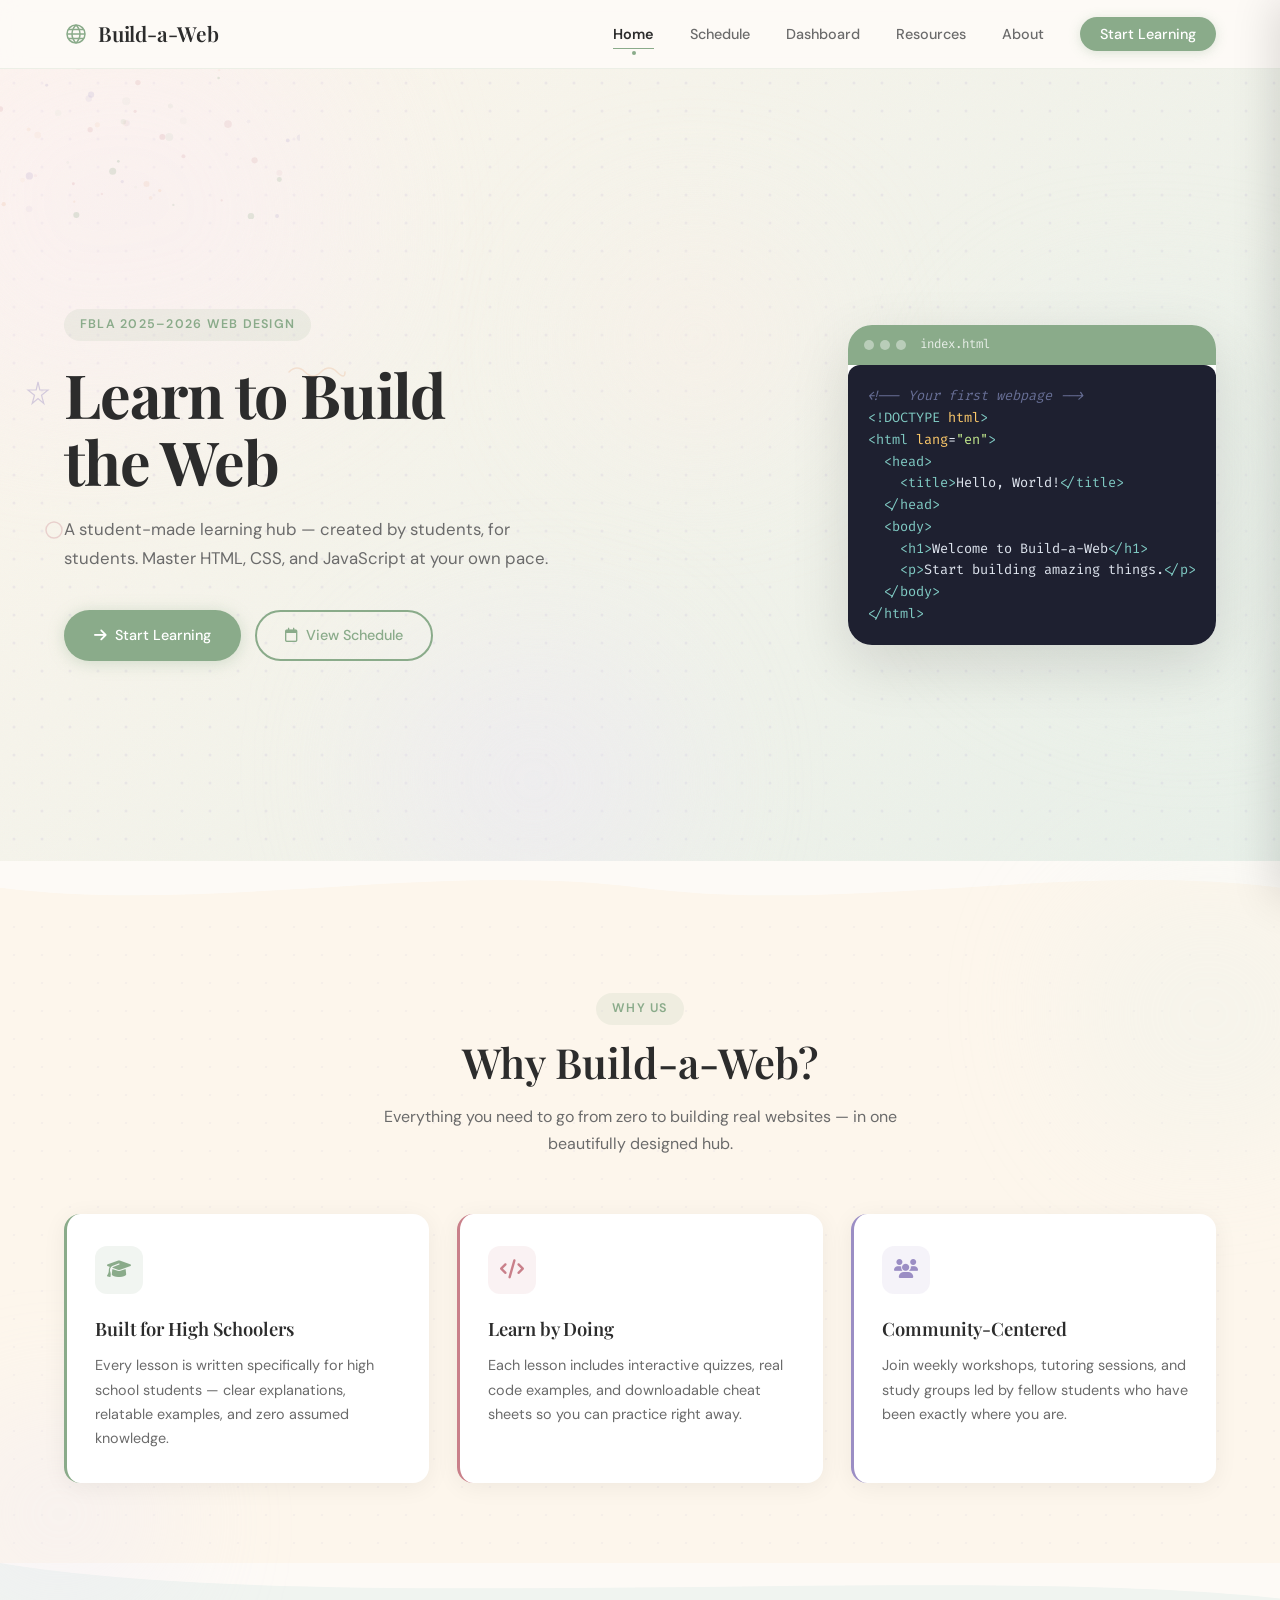
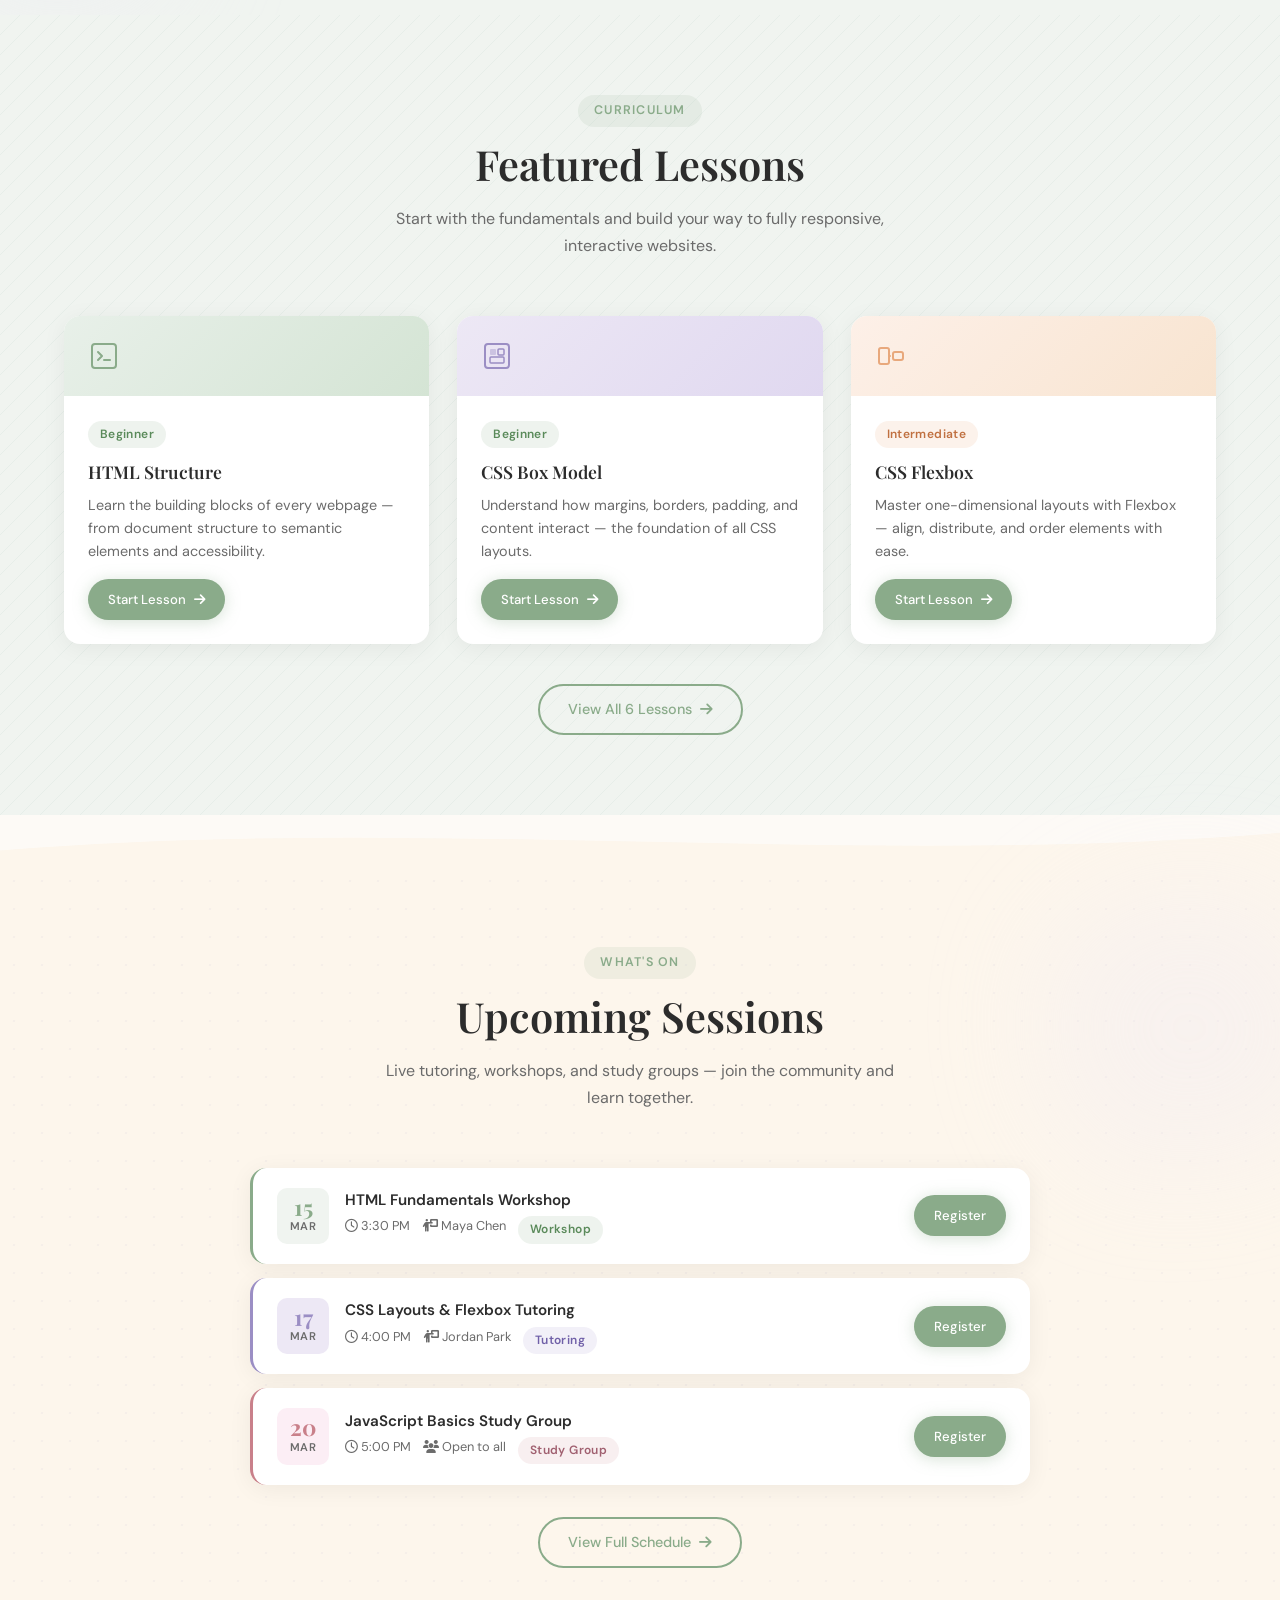
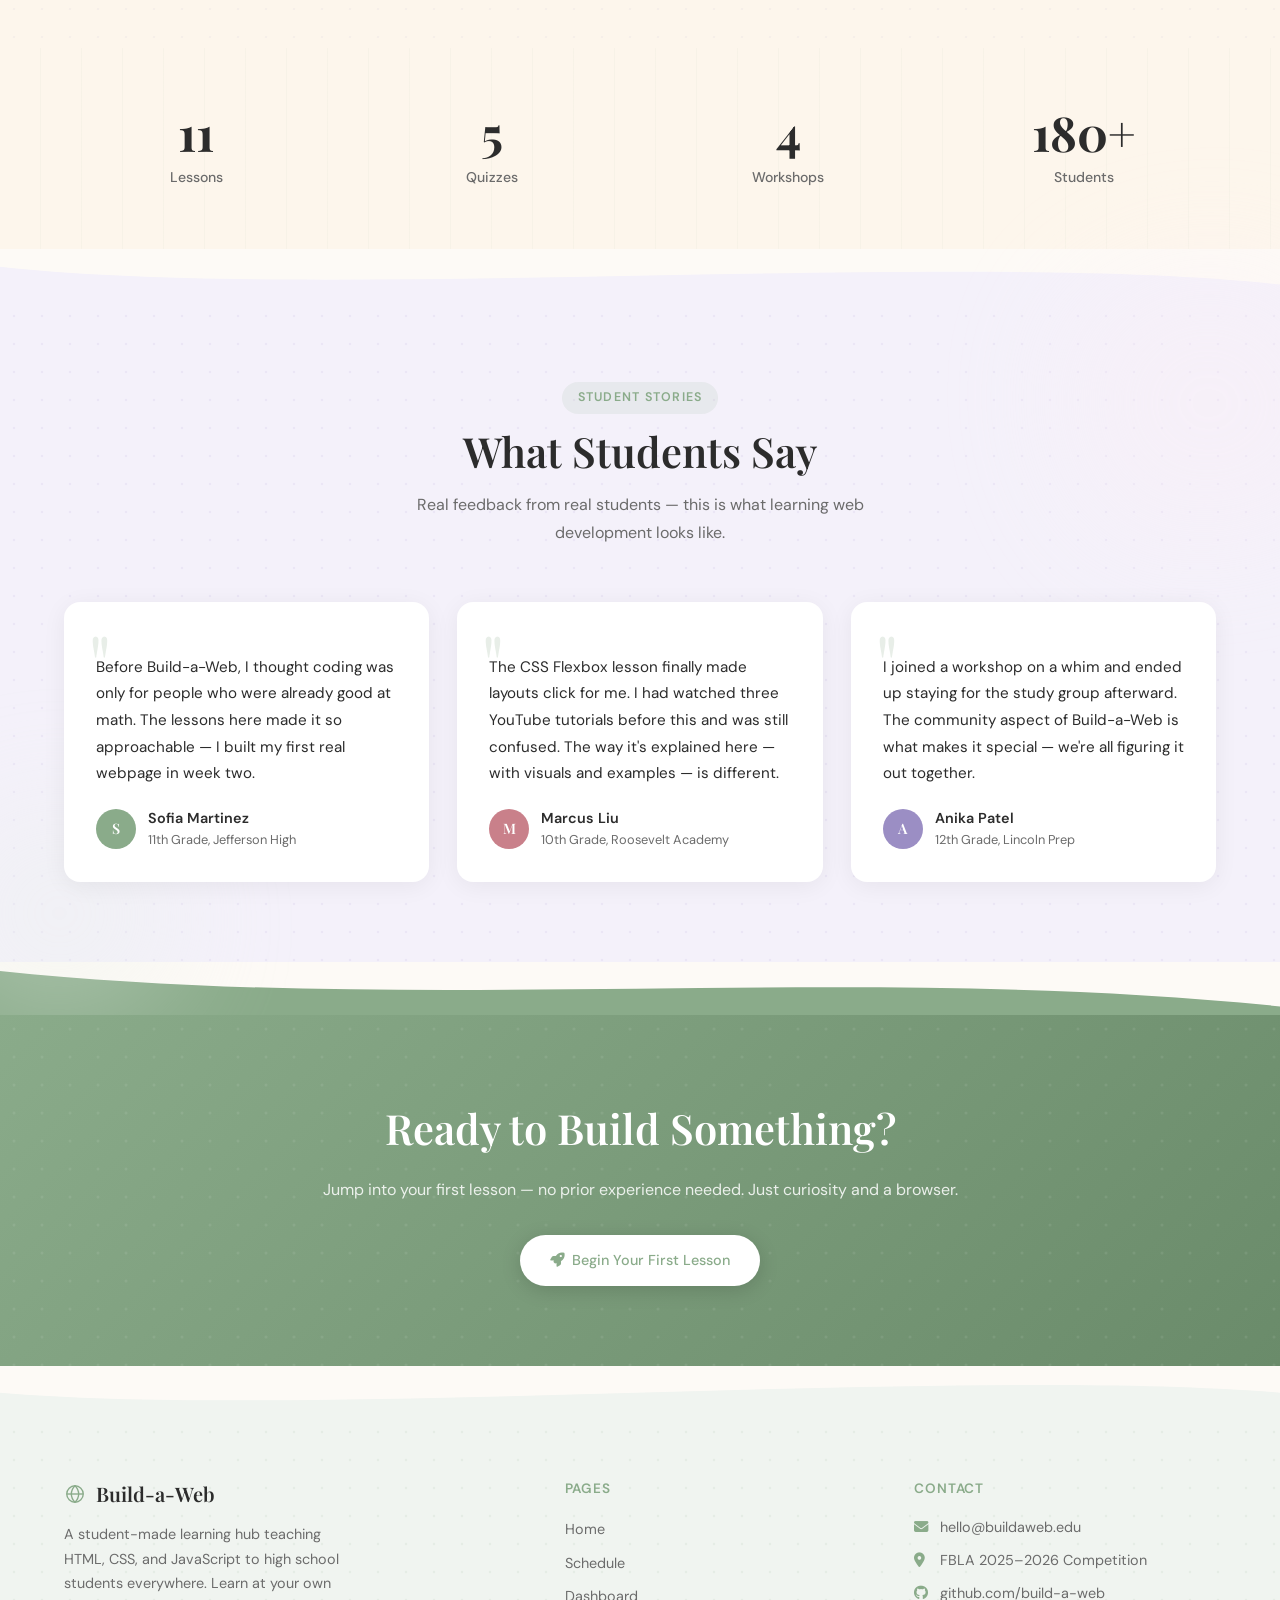
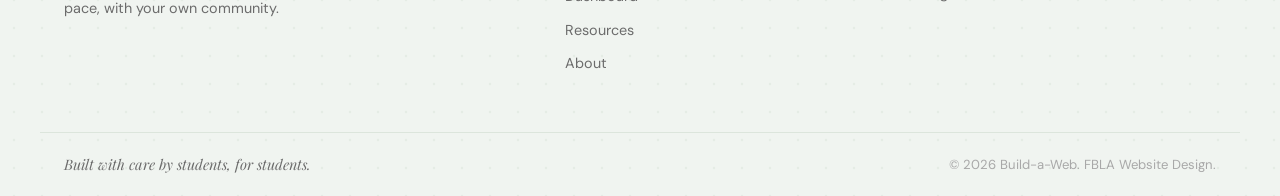
==== index.html @ b24b6e4e "Initial commit: Build-a-Web student learning hub Co-Authored-By: Claude Sonnet 4.6 <noreply@anthropi" ====
<!DOCTYPE html>
<html lang="en">
<head>
  <meta charset="UTF-8" />
  <meta name="viewport" content="width=device-width, initial-scale=1.0" />
  <meta name="description" content="Build-a-Web — A student-made learning hub teaching HTML, CSS, and JavaScript to high school students." />
  <title>Build-a-Web | Learn to Build the Web</title>
  <link rel="stylesheet" href="styles.css" />
  <link rel="stylesheet" href="https://cdnjs.cloudflare.com/ajax/libs/font-awesome/6.5.0/css/all.min.css" />
  <style>
    /* ---- Page-specific overrides ---- */
    .upcoming-section { position: relative; }
    .session-mini-card {
      background: var(--white);
      border-radius: var(--radius-card);
      box-shadow: var(--card-shadow);
      padding: 20px 24px;
      display: flex;
      align-items: center;
      gap: 16px;
      border-left: 3px solid var(--sage);
      transition: all var(--transition);
    }
    .session-mini-card:hover { transform: translateY(-3px); box-shadow: var(--card-shadow-hover); }
    .session-mini-date {
      min-width: 52px;
      text-align: center;
      padding: 8px 12px;
      background: var(--sage-light);
      border-radius: 10px;
    }
    .session-mini-date .day { font-family: var(--font-serif); font-size: 1.4rem; font-weight: 700; color: var(--sage); line-height: 1; }
    .session-mini-date .mon { font-size: 0.7rem; font-weight: 600; text-transform: uppercase; color: var(--gray-mid); letter-spacing: 0.05em; }
    .session-mini-info h4 { font-weight: 600; font-size: 0.95rem; color: var(--charcoal); margin-bottom: 4px; }
    .session-mini-info .meta { font-size: 0.8rem; color: var(--gray-mid); display: flex; gap: 12px; }
    .cta-section {
      background: linear-gradient(135deg, var(--sage) 0%, #7a9b7a 50%, #6a8b6a 100%);
      padding: 80px 0;
      text-align: center;
      position: relative;
      overflow: hidden;
    }
    .cta-section::before {
      content: '';
      position: absolute;
      inset: 0;
      background-image: url("data:image/svg+xml,%3Csvg width='28' height='28' viewBox='0 0 28 28' xmlns='http://www.w3.org/2000/svg'%3E%3Ccircle cx='14' cy='14' r='1.5' fill='rgba(255,255,255,0.08)'/%3E%3C/svg%3E");
      background-size: 28px 28px;
    }
    .cta-section h2 { font-family: var(--font-serif); font-size: clamp(1.8rem,3.5vw,2.6rem); font-weight: 600; color: white; margin-bottom: 16px; position: relative; }
    .cta-section p { color: rgba(255,255,255,0.85); font-size: 1rem; margin-bottom: 32px; position: relative; }
    .cta-section .btn-white { background: white; color: var(--sage); box-shadow: 0 4px 20px rgba(0,0,0,0.15); position: relative; }
    .cta-section .btn-white:hover { transform: translateY(-2px); box-shadow: 0 8px 30px rgba(0,0,0,0.2); }
  </style>
</head>
<body>

<!-- ============================================================
     NAVIGATION
     ============================================================ -->
<nav class="nav" role="navigation" aria-label="Main navigation">
  <div class="nav-inner">
    <a href="index.html" class="nav-logo" aria-label="Build-a-Web Home">
      <svg width="24" height="24" viewBox="0 0 24 24" fill="none" aria-hidden="true">
        <circle cx="12" cy="12" r="9" stroke="currentColor" stroke-width="1.5"/>
        <path d="M12 3C12 3 8 7 8 12C8 17 12 21 12 21" stroke="currentColor" stroke-width="1.5"/>
        <path d="M12 3C12 3 16 7 16 12C16 17 12 21 12 21" stroke="currentColor" stroke-width="1.5"/>
        <line x1="3" y1="12" x2="21" y2="12" stroke="currentColor" stroke-width="1.5"/>
        <line x1="4.5" y1="7.5" x2="19.5" y2="7.5" stroke="currentColor" stroke-width="1.5"/>
        <line x1="4.5" y1="16.5" x2="19.5" y2="16.5" stroke="currentColor" stroke-width="1.5"/>
      </svg>
      Build-a-Web
    </a>
    <ul class="nav-links" role="list">
      <li><a href="index.html" class="nav-link">Home</a></li>
      <li><a href="schedule.html" class="nav-link">Schedule</a></li>
      <li><a href="dashboard.html" class="nav-link">Dashboard</a></li>
      <li><a href="resources.html" class="nav-link">Resources</a></li>
      <li><a href="about.html" class="nav-link">About</a></li>
      <li><a href="resources.html" class="nav-link nav-cta">Start Learning</a></li>
    </ul>
    <button class="nav-hamburger" aria-label="Open menu" aria-expanded="false">
      <span></span><span></span><span></span>
    </button>
  </div>
</nav>

<!-- Mobile Drawer -->
<div class="nav-overlay" aria-hidden="true"></div>
<nav class="nav-drawer" aria-label="Mobile navigation">
  <a href="index.html" class="drawer-link">Home</a>
  <a href="schedule.html" class="drawer-link">Schedule</a>
  <a href="dashboard.html" class="drawer-link">Dashboard</a>
  <a href="resources.html" class="drawer-link">Resources</a>
  <a href="about.html" class="drawer-link">About</a>
</nav>


<!-- ============================================================
     HERO SECTION
     ============================================================ -->
<section class="hero hero-pattern-dots" aria-label="Hero">
  <div class="hero-bg">
    <div class="hero-bg-pattern"></div>
    <div class="blob blob-1"></div>
    <div class="blob blob-2"></div>
    <div class="blob blob-3"></div>
    <div class="blob blob-4"></div>
  </div>
  <canvas class="particle-canvas" id="hero-particles" aria-hidden="true"></canvas>

  <div class="container hero-content" style="width:100%">
    <div class="hero-grid">

      <!-- Left: Text -->
      <div class="hero-text" style="position:relative">
        <!-- Decorative SVG elements -->
        <svg class="hero-decoration hero-deco-star" width="28" height="28" viewBox="0 0 28 28" aria-hidden="true">
          <path d="M14 2 L15.8 10 L24 10 L17.5 15.2 L19.8 23.5 L14 18.5 L8.2 23.5 L10.5 15.2 L4 10 L12.2 10 Z"
                fill="none" stroke="var(--lavender)" stroke-width="1.2"/>
        </svg>
        <svg class="hero-decoration hero-deco-squiggle" width="60" height="20" viewBox="0 0 60 20" aria-hidden="true">
          <path d="M2 10 Q10 2 18 10 Q26 18 34 10 Q42 2 50 10 Q58 18 58 10"
                fill="none" stroke="var(--peach)" stroke-width="1.5" stroke-linecap="round"/>
        </svg>
        <svg class="hero-decoration hero-deco-circle" width="20" height="20" viewBox="0 0 20 20" aria-hidden="true">
          <circle cx="10" cy="10" r="8" fill="none" stroke="var(--dusty-rose)" stroke-width="1.5"/>
        </svg>

        <span class="hero-label">FBLA 2025–2026 Web Design</span>
        <h1 class="hero-title">Learn to Build<br>the Web</h1>
        <p class="hero-subtitle">
          A student-made learning hub — created by students, for students.
          Master HTML, CSS, and JavaScript at your own pace.
        </p>
        <div class="hero-actions">
          <a href="resources.html" class="btn btn-primary">
            <i class="fa-solid fa-arrow-right" aria-hidden="true"></i>
            Start Learning
          </a>
          <a href="schedule.html" class="btn btn-secondary">
            <i class="fa-regular fa-calendar" aria-hidden="true"></i>
            View Schedule
          </a>
        </div>
      </div>

      <!-- Right: Floating Code Card -->
      <div style="display:flex; align-items:center; justify-content:center;">
        <div class="hero-code-card" role="img" aria-label="HTML code snippet example">
          <div class="code-block-header">
            <div class="code-dot"></div>
            <div class="code-dot"></div>
            <div class="code-dot"></div>
            <span style="margin-left:8px; font-size:0.78rem; color:rgba(255,255,255,0.8); font-family:var(--font-mono)">index.html</span>
          </div>
          <div class="code-block">
            <pre><span class="cm">&lt;!-- Your first webpage --&gt;</span>
<span class="tag">&lt;!DOCTYPE</span> <span class="attr">html</span><span class="tag">&gt;</span>
<span class="tag">&lt;html</span> <span class="attr">lang</span>=<span class="str">"en"</span><span class="tag">&gt;</span>
  <span class="tag">&lt;head&gt;</span>
    <span class="tag">&lt;title&gt;</span>Hello, World!<span class="tag">&lt;/title&gt;</span>
  <span class="tag">&lt;/head&gt;</span>
  <span class="tag">&lt;body&gt;</span>
    <span class="tag">&lt;h1&gt;</span>Welcome to Build-a-Web<span class="tag">&lt;/h1&gt;</span>
    <span class="tag">&lt;p&gt;</span>Start building amazing things.<span class="tag">&lt;/p&gt;</span>
  <span class="tag">&lt;/body&gt;</span>
<span class="tag">&lt;/html&gt;</span></pre>
          </div>
        </div>
      </div>

    </div>
  </div>
</section>


<!-- Wavy Divider -->
<svg class="wave-divider" viewBox="0 0 1440 60" preserveAspectRatio="none" aria-hidden="true">
  <path d="M0,30 C240,60 480,0 720,30 C960,60 1200,0 1440,30 L1440,60 L0,60 Z" fill="#fdf6ec"/>
</svg>


<!-- ============================================================
     WHY BUILD-A-WEB
     ============================================================ -->
<section class="section bg-cream" aria-labelledby="why-title">
  <div class="section-blob section-blob-1"></div>
  <div class="section-blob section-blob-2"></div>
  <div class="container" style="position:relative;z-index:1">
    <div class="section-header">
      <span class="section-label">Why Us</span>
      <h2 class="section-title" id="why-title">Why Build-a-Web?</h2>
      <p class="section-subtitle">Everything you need to go from zero to building real websites — in one beautifully designed hub.</p>
    </div>
    <div class="grid-3">
      <div class="card feature-card card-accent-left reveal">
        <div class="feature-icon" style="background:rgba(138,171,138,0.12); color:var(--sage)">
          <i class="fa-solid fa-graduation-cap" aria-hidden="true"></i>
        </div>
        <h3>Built for High Schoolers</h3>
        <p>Every lesson is written specifically for high school students — clear explanations, relatable examples, and zero assumed knowledge.</p>
      </div>
      <div class="card feature-card card-accent-rose reveal reveal-delay-1">
        <div class="feature-icon" style="background:rgba(201,128,138,0.1); color:var(--dusty-rose)">
          <i class="fa-solid fa-code" aria-hidden="true"></i>
        </div>
        <h3>Learn by Doing</h3>
        <p>Each lesson includes interactive quizzes, real code examples, and downloadable cheat sheets so you can practice right away.</p>
      </div>
      <div class="card feature-card card-accent-lavender reveal reveal-delay-2">
        <div class="feature-icon" style="background:rgba(155,142,196,0.1); color:var(--lavender)">
          <i class="fa-solid fa-users" aria-hidden="true"></i>
        </div>
        <h3>Community-Centered</h3>
        <p>Join weekly workshops, tutoring sessions, and study groups led by fellow students who have been exactly where you are.</p>
      </div>
    </div>
  </div>
</section>


<!-- Wavy Divider -->
<svg class="wave-divider" viewBox="0 0 1440 60" preserveAspectRatio="none" aria-hidden="true">
  <path d="M0,0 C360,60 1080,0 1440,40 L1440,60 L0,60 Z" fill="#f0f4f0"/>
</svg>


<!-- ============================================================
     FEATURED LESSONS
     ============================================================ -->
<section class="section bg-sage" aria-labelledby="lessons-title">
  <div class="container" style="position:relative;z-index:1">
    <div class="section-header">
      <span class="section-label">Curriculum</span>
      <h2 class="section-title" id="lessons-title">Featured Lessons</h2>
      <p class="section-subtitle">Start with the fundamentals and build your way to fully responsive, interactive websites.</p>
    </div>
    <div class="grid-3">

      <article class="card lesson-card reveal">
        <div class="card-header" style="background: linear-gradient(135deg,#e8f0e9,#d4e4d4)">
          <svg width="32" height="32" viewBox="0 0 32 32" aria-hidden="true">
            <rect x="4" y="4" width="24" height="24" rx="3" fill="none" stroke="var(--sage)" stroke-width="2"/>
            <path d="M10 12 L14 16 L10 20" stroke="var(--sage)" stroke-width="2" stroke-linecap="round" stroke-linejoin="round" fill="none"/>
            <line x1="16" y1="20" x2="22" y2="20" stroke="var(--sage)" stroke-width="2" stroke-linecap="round"/>
          </svg>
        </div>
        <div class="card-body">
          <span class="badge badge-beginner" style="margin-bottom:10px">Beginner</span>
          <h3>HTML Structure</h3>
          <p>Learn the building blocks of every webpage — from document structure to semantic elements and accessibility.</p>
          <a href="resources.html" class="btn btn-primary btn-sm">Start Lesson <i class="fa-solid fa-arrow-right" aria-hidden="true"></i></a>
        </div>
      </article>

      <article class="card lesson-card reveal reveal-delay-1">
        <div class="card-header" style="background: linear-gradient(135deg,#ede8f5,#e0d8f0)">
          <svg width="32" height="32" viewBox="0 0 32 32" aria-hidden="true">
            <rect x="4" y="4" width="24" height="24" rx="3" fill="none" stroke="var(--lavender)" stroke-width="2"/>
            <rect x="9" y="9" width="6" height="6" rx="1" fill="var(--lavender)" opacity="0.4"/>
            <rect x="17" y="9" width="6" height="6" rx="1" fill="none" stroke="var(--lavender)" stroke-width="1.5"/>
            <rect x="9" y="17" width="14" height="6" rx="1" fill="none" stroke="var(--lavender)" stroke-width="1.5"/>
          </svg>
        </div>
        <div class="card-body">
          <span class="badge badge-beginner" style="margin-bottom:10px">Beginner</span>
          <h3>CSS Box Model</h3>
          <p>Understand how margins, borders, padding, and content interact — the foundation of all CSS layouts.</p>
          <a href="resources.html" class="btn btn-primary btn-sm">Start Lesson <i class="fa-solid fa-arrow-right" aria-hidden="true"></i></a>
        </div>
      </article>

      <article class="card lesson-card reveal reveal-delay-2">
        <div class="card-header" style="background: linear-gradient(135deg,#fdf0e8,#f8e4d0)">
          <svg width="32" height="32" viewBox="0 0 32 32" aria-hidden="true">
            <rect x="4" y="8" width="10" height="16" rx="2" fill="none" stroke="var(--peach)" stroke-width="2"/>
            <rect x="18" y="12" width="10" height="8" rx="2" fill="none" stroke="var(--peach)" stroke-width="2"/>
            <line x1="14" y1="16" x2="18" y2="16" stroke="var(--peach)" stroke-width="1.5" stroke-dasharray="2 2"/>
          </svg>
        </div>
        <div class="card-body">
          <span class="badge badge-intermediate" style="margin-bottom:10px">Intermediate</span>
          <h3>CSS Flexbox</h3>
          <p>Master one-dimensional layouts with Flexbox — align, distribute, and order elements with ease.</p>
          <a href="resources.html" class="btn btn-primary btn-sm">Start Lesson <i class="fa-solid fa-arrow-right" aria-hidden="true"></i></a>
        </div>
      </article>

    </div>
    <div style="text-align:center; margin-top:40px">
      <a href="resources.html" class="btn btn-secondary">
        View All 6 Lessons
        <i class="fa-solid fa-arrow-right" aria-hidden="true"></i>
      </a>
    </div>
  </div>
</section>


<!-- Wavy Divider -->
<svg class="wave-divider" viewBox="0 0 1440 60" preserveAspectRatio="none" aria-hidden="true">
  <path d="M0,40 C480,0 960,60 1440,20 L1440,60 L0,60 Z" fill="#fdf6ec"/>
</svg>


<!-- ============================================================
     UPCOMING SESSIONS
     ============================================================ -->
<section class="section bg-cream upcoming-section" aria-labelledby="sessions-title">
  <div class="section-blob section-blob-1" style="background:#ede8f5;right:-60px;top:20px"></div>
  <div class="container" style="position:relative;z-index:1">
    <div class="section-header">
      <span class="section-label">What's On</span>
      <h2 class="section-title" id="sessions-title">Upcoming Sessions</h2>
      <p class="section-subtitle">Live tutoring, workshops, and study groups — join the community and learn together.</p>
    </div>
    <div style="display:flex; flex-direction:column; gap:14px; max-width:780px; margin:0 auto">

      <div class="session-mini-card reveal" style="border-left-color:var(--sage)">
        <div class="session-mini-date">
          <div class="day">15</div>
          <div class="mon">Mar</div>
        </div>
        <div class="session-mini-info">
          <h4>HTML Fundamentals Workshop</h4>
          <div class="meta">
            <span><i class="fa-regular fa-clock" aria-hidden="true"></i> 3:30 PM</span>
            <span><i class="fa-solid fa-person-chalkboard" aria-hidden="true"></i> Maya Chen</span>
            <span><span class="badge badge-sage">Workshop</span></span>
          </div>
        </div>
        <a href="schedule.html" class="btn btn-primary btn-sm" style="margin-left:auto; flex-shrink:0">Register</a>
      </div>

      <div class="session-mini-card reveal reveal-delay-1" style="border-left-color:var(--lavender)">
        <div class="session-mini-date" style="background:var(--lavender-light)">
          <div class="day" style="color:var(--lavender)">17</div>
          <div class="mon">Mar</div>
        </div>
        <div class="session-mini-info">
          <h4>CSS Layouts &amp; Flexbox Tutoring</h4>
          <div class="meta">
            <span><i class="fa-regular fa-clock" aria-hidden="true"></i> 4:00 PM</span>
            <span><i class="fa-solid fa-person-chalkboard" aria-hidden="true"></i> Jordan Park</span>
            <span><span class="badge badge-lavender">Tutoring</span></span>
          </div>
        </div>
        <a href="schedule.html" class="btn btn-primary btn-sm" style="margin-left:auto; flex-shrink:0">Register</a>
      </div>

      <div class="session-mini-card reveal reveal-delay-2" style="border-left-color:var(--dusty-rose)">
        <div class="session-mini-date" style="background:var(--rose-light)">
          <div class="day" style="color:var(--dusty-rose)">20</div>
          <div class="mon">Mar</div>
        </div>
        <div class="session-mini-info">
          <h4>JavaScript Basics Study Group</h4>
          <div class="meta">
            <span><i class="fa-regular fa-clock" aria-hidden="true"></i> 5:00 PM</span>
            <span><i class="fa-solid fa-users" aria-hidden="true"></i> Open to all</span>
            <span><span class="badge badge-rose">Study Group</span></span>
          </div>
        </div>
        <a href="schedule.html" class="btn btn-primary btn-sm" style="margin-left:auto; flex-shrink:0">Register</a>
      </div>

    </div>
    <div style="text-align:center; margin-top:32px">
      <a href="schedule.html" class="btn btn-secondary">
        View Full Schedule
        <i class="fa-solid fa-arrow-right" aria-hidden="true"></i>
      </a>
    </div>
  </div>
</section>


<!-- ============================================================
     STATS BAR
     ============================================================ -->
<section class="stats-bar" aria-label="Site statistics">
  <div class="container">
    <div class="stats-grid">
      <div class="stat-item reveal">
        <span class="stat-number" data-count="12" data-suffix="">12</span>
        <span class="stat-label">Lessons</span>
      </div>
      <div class="stat-item reveal reveal-delay-1">
        <span class="stat-number" data-count="6" data-suffix="">6</span>
        <span class="stat-label">Quizzes</span>
      </div>
      <div class="stat-item reveal reveal-delay-2">
        <span class="stat-number" data-count="4" data-suffix="">4</span>
        <span class="stat-label">Workshops</span>
      </div>
      <div class="stat-item reveal reveal-delay-3">
        <span class="stat-number" data-count="200" data-suffix="+">200+</span>
        <span class="stat-label">Students</span>
      </div>
    </div>
  </div>
</section>


<!-- Wavy Divider -->
<svg class="wave-divider" viewBox="0 0 1440 60" preserveAspectRatio="none" aria-hidden="true">
  <path d="M0,20 C360,60 1080,0 1440,40 L1440,60 L0,60 Z" fill="#f4f1fa"/>
</svg>


<!-- ============================================================
     TESTIMONIALS
     ============================================================ -->
<section class="section bg-lavender" aria-labelledby="testimonials-title">
  <div class="section-blob section-blob-1" style="background:#fceef5"></div>
  <div class="section-blob section-blob-2" style="background:#e8f0e9"></div>
  <div class="container" style="position:relative;z-index:1">
    <div class="section-header">
      <span class="section-label">Student Stories</span>
      <h2 class="section-title" id="testimonials-title">What Students Say</h2>
      <p class="section-subtitle">Real feedback from real students — this is what learning web development looks like.</p>
    </div>
    <div class="grid-3">

      <blockquote class="card testimonial-card reveal">
        <div class="quote-mark" aria-hidden="true">"</div>
        <p>Before Build-a-Web, I thought coding was only for people who were already good at math. The lessons here made it so approachable — I built my first real webpage in week two.</p>
        <footer class="testimonial-author">
          <div class="author-avatar" style="background:var(--sage)">S</div>
          <div class="author-info">
            <div class="name">Sofia Martinez</div>
            <div class="grade">11th Grade, Jefferson High</div>
          </div>
        </footer>
      </blockquote>

      <blockquote class="card testimonial-card reveal reveal-delay-1">
        <div class="quote-mark" aria-hidden="true">"</div>
        <p>The CSS Flexbox lesson finally made layouts click for me. I had watched three YouTube tutorials before this and was still confused. The way it's explained here — with visuals and examples — is different.</p>
        <footer class="testimonial-author">
          <div class="author-avatar" style="background:var(--dusty-rose)">M</div>
          <div class="author-info">
            <div class="name">Marcus Liu</div>
            <div class="grade">10th Grade, Roosevelt Academy</div>
          </div>
        </footer>
      </blockquote>

      <blockquote class="card testimonial-card reveal reveal-delay-2">
        <div class="quote-mark" aria-hidden="true">"</div>
        <p>I joined a workshop on a whim and ended up staying for the study group afterward. The community aspect of Build-a-Web is what makes it special — we're all figuring it out together.</p>
        <footer class="testimonial-author">
          <div class="author-avatar" style="background:var(--lavender)">A</div>
          <div class="author-info">
            <div class="name">Anika Patel</div>
            <div class="grade">12th Grade, Lincoln Prep</div>
          </div>
        </footer>
      </blockquote>

    </div>
  </div>
</section>


<!-- Wavy Divider -->
<svg class="wave-divider" viewBox="0 0 1440 60" preserveAspectRatio="none" aria-hidden="true">
  <path d="M0,10 C480,60 960,0 1440,50 L1440,60 L0,60 Z" fill="var(--sage)"/>
</svg>


<!-- ============================================================
     CTA SECTION
     ============================================================ -->
<section class="cta-section" aria-labelledby="cta-title">
  <div class="container">
    <h2 id="cta-title">Ready to Build Something?</h2>
    <p>Jump into your first lesson — no prior experience needed. Just curiosity and a browser.</p>
    <a href="resources.html" class="btn btn-white">
      <i class="fa-solid fa-rocket" aria-hidden="true"></i>
      Begin Your First Lesson
    </a>
  </div>
</section>


<!-- ============================================================
     FOOTER
     ============================================================ -->
<svg class="footer-wave" viewBox="0 0 1440 60" preserveAspectRatio="none" aria-hidden="true">
  <path d="M0,30 C360,60 1080,0 1440,30 L1440,60 L0,60 Z" fill="var(--sage-light)"/>
</svg>

<footer class="footer" role="contentinfo">
  <div class="footer-inner">
    <div class="footer-brand">
      <a href="index.html" class="footer-logo" aria-label="Build-a-Web home">
        <svg width="22" height="22" viewBox="0 0 24 24" fill="none" aria-hidden="true">
          <circle cx="12" cy="12" r="9" stroke="var(--sage)" stroke-width="1.5"/>
          <path d="M12 3C12 3 8 7 8 12C8 17 12 21 12 21" stroke="var(--sage)" stroke-width="1.5"/>
          <path d="M12 3C12 3 16 7 16 12C16 17 12 21 12 21" stroke="var(--sage)" stroke-width="1.5"/>
          <line x1="3" y1="12" x2="21" y2="12" stroke="var(--sage)" stroke-width="1.5"/>
        </svg>
        Build-a-Web
      </a>
      <p>A student-made learning hub teaching HTML, CSS, and JavaScript to high school students everywhere. Learn at your own pace, with your own community.</p>
    </div>
    <div class="footer-col">
      <h4>Pages</h4>
      <ul role="list">
        <li><a href="index.html">Home</a></li>
        <li><a href="schedule.html">Schedule</a></li>
        <li><a href="dashboard.html">Dashboard</a></li>
        <li><a href="resources.html">Resources</a></li>
        <li><a href="about.html">About</a></li>
      </ul>
    </div>
    <div class="footer-col">
      <h4>Contact</h4>
      <div class="footer-contact-item"><i class="fa-solid fa-envelope" aria-hidden="true"></i> hello@buildaweb.edu</div>
      <div class="footer-contact-item"><i class="fa-solid fa-location-dot" aria-hidden="true"></i> FBLA 2025–2026 Competition</div>
      <div class="footer-contact-item"><i class="fa-brands fa-github" aria-hidden="true"></i> github.com/build-a-web</div>
    </div>
  </div>
  <div class="footer-bottom">
    <p class="footer-tagline">Built with care by students, for students.</p>
    <p class="footer-copy">&copy; 2026 Build-a-Web. FBLA Website Design.</p>
  </div>
</footer>

<!-- Back to Top -->
<button class="back-to-top" aria-label="Back to top">
  <i class="fa-solid fa-arrow-up" aria-hidden="true"></i> Top
</button>

<script src="script.js"></script>
</body>
</html>
---- styles.css ----
/* ============================================================
   BUILD-A-WEB — Global Stylesheet
   Design System: Soft editorial aesthetic
   ============================================================ */

/* --- Google Fonts Import --- */
@import url('https://fonts.googleapis.com/css2?family=Playfair+Display:ital,wght@0,400;0,500;0,600;0,700;1,400;1,500&family=DM+Sans:wght@300;400;500;600&family=Fira+Code:wght@400;500&display=swap');

/* --- CSS Custom Properties --- */
:root {
  /* Colors */
  --cream: #fdfaf6;
  --cream-dark: #fdf6ec;
  --sage: #8aab8a;
  --sage-light: #f0f4f0;
  --sage-mid: #d4e4d4;
  --dusty-rose: #c9808a;
  --rose-light: #fceef5;
  --lavender: #9b8ec4;
  --lavender-light: #ede8f5;
  --peach: #e8a87c;
  --peach-light: #fdf0e8;
  --charcoal: #2c2c2c;
  --gray-mid: #6b6b6b;
  --gray-light: #a8a8a8;
  --white: #ffffff;
  --card-shadow: 0 4px 24px rgba(0,0,0,0.06);
  --card-shadow-hover: 0 8px 40px rgba(0,0,0,0.10);

  /* Typography */
  --font-serif: 'Playfair Display', Georgia, serif;
  --font-sans: 'DM Sans', -apple-system, sans-serif;
  --font-mono: 'Fira Code', 'Courier New', monospace;

  /* Spacing */
  --section-padding: 80px;
  --container-max: 1200px;
  --container-pad: 24px;

  /* Border Radius */
  --radius-card: 16px;
  --radius-large: 24px;
  --radius-pill: 999px;

  /* Transitions */
  --transition: 0.3s cubic-bezier(0.4, 0, 0.2, 1);
  --transition-slow: 0.6s cubic-bezier(0.4, 0, 0.2, 1);
}

/* --- Reset & Base --- */
*, *::before, *::after {
  box-sizing: border-box;
  margin: 0;
  padding: 0;
}

html {
  scroll-behavior: smooth;
  font-size: 16px;
}

body {
  font-family: var(--font-sans);
  color: var(--charcoal);
  background-color: var(--cream);
  line-height: 1.6;
  overflow-x: hidden;
}

a {
  color: inherit;
  text-decoration: none;
}

img, svg {
  max-width: 100%;
  display: block;
}

ul {
  list-style: none;
}

button {
  font-family: var(--font-sans);
  cursor: pointer;
  border: none;
  background: none;
}

/* ============================================================
   ANIMATED GRADIENT BACKGROUNDS
   ============================================================ */

@keyframes gradientDrift {
  0%   { background-position: 0% 50%; }
  50%  { background-position: 100% 50%; }
  100% { background-position: 0% 50%; }
}

@keyframes blobFloat1 {
  0%   { transform: translateY(0px) rotate(0deg); }
  100% { transform: translateY(-18px) rotate(5deg); }
}

@keyframes blobFloat2 {
  0%   { transform: translateY(0px) rotate(0deg); }
  100% { transform: translateY(12px) rotate(-4deg); }
}

@keyframes blobFloat3 {
  0%   { transform: translateY(0px) translateX(0px); }
  100% { transform: translateY(-10px) translateX(8px); }
}

@keyframes blobFloat4 {
  0%   { transform: translateY(0px) translateX(0px); }
  100% { transform: translateY(15px) translateX(-6px); }
}

@keyframes fadeSlideUp {
  from {
    opacity: 0;
    transform: translateY(32px);
  }
  to {
    opacity: 1;
    transform: translateY(0);
  }
}

@keyframes fadeIn {
  from { opacity: 0; }
  to   { opacity: 1; }
}

@keyframes floatCard {
  0%   { transform: translateY(0px); }
  100% { transform: translateY(-8px); }
}

@keyframes pulseRing {
  0%   { box-shadow: 0 0 0 0 rgba(155, 142, 196, 0.5); }
  70%  { box-shadow: 0 0 0 12px rgba(155, 142, 196, 0); }
  100% { box-shadow: 0 0 0 0 rgba(155, 142, 196, 0); }
}

@keyframes countUp {
  from { opacity: 0; transform: translateY(16px); }
  to   { opacity: 1; transform: translateY(0); }
}

@keyframes progressFill {
  from { stroke-dashoffset: 251; }
}

@keyframes slideDown {
  from { opacity: 0; max-height: 0; }
  to   { opacity: 1; max-height: 1200px; }
}

@keyframes slideIn {
  from { transform: translateX(100%); }
  to   { transform: translateX(0); }
}

@keyframes checkmark {
  0%   { stroke-dashoffset: 50; }
  100% { stroke-dashoffset: 0; }
}

/* ============================================================
   HERO BACKGROUND SYSTEM
   ============================================================ */

.hero {
  position: relative;
  overflow: hidden;
  min-height: 88vh;
  display: flex;
  align-items: center;
}

.hero-bg {
  position: absolute;
  inset: 0;
  z-index: 0;
}

/* Layer 1: Animated gradient */
.hero-bg::before {
  content: '';
  position: absolute;
  inset: 0;
  background: linear-gradient(
    135deg,
    #fdf6ec 0%,
    #e8f0e9 25%,
    #ede8f5 50%,
    #fceef5 75%,
    #fdf6ec 100%
  );
  background-size: 400% 400%;
  animation: gradientDrift 14s ease infinite;
}

/* Layer 4: Noise texture overlay */
.hero-bg::after {
  content: '';
  position: absolute;
  inset: 0;
  opacity: 0.03;
  background-image: url("data:image/svg+xml,%3Csvg viewBox='0 0 256 256' xmlns='http://www.w3.org/2000/svg'%3E%3Cfilter id='noise'%3E%3CfeTurbulence type='fractalNoise' baseFrequency='0.9' numOctaves='4' stitchTiles='stitch'/%3E%3C/filter%3E%3Crect width='100%25' height='100%25' filter='url(%23noise)'/%3E%3C/svg%3E");
  background-size: 200px 200px;
  pointer-events: none;
}

/* Layer 2: Pattern overlays (per-page) */
.hero-pattern-dots .hero-bg-pattern {
  position: absolute;
  inset: 0;
  background-image: url("data:image/svg+xml,%3Csvg width='28' height='28' viewBox='0 0 28 28' xmlns='http://www.w3.org/2000/svg'%3E%3Ccircle cx='14' cy='14' r='1.5' fill='rgba(160,140,200,0.12)'/%3E%3C/svg%3E");
  background-size: 28px 28px;
}

.hero-pattern-lines .hero-bg-pattern {
  position: absolute;
  inset: 0;
  background-image: url("data:image/svg+xml,%3Csvg width='20' height='20' viewBox='0 0 20 20' xmlns='http://www.w3.org/2000/svg'%3E%3Cline x1='0' y1='20' x2='20' y2='0' stroke='rgba(100,160,140,0.10)' stroke-width='1'/%3E%3C/svg%3E");
  background-size: 20px 20px;
}

.hero-pattern-cross .hero-bg-pattern {
  position: absolute;
  inset: 0;
  background-image: url("data:image/svg+xml,%3Csvg width='20' height='20' viewBox='0 0 20 20' xmlns='http://www.w3.org/2000/svg'%3E%3Cline x1='10' y1='0' x2='10' y2='20' stroke='rgba(200,160,180,0.10)' stroke-width='1'/%3E%3Cline x1='0' y1='10' x2='20' y2='10' stroke='rgba(200,160,180,0.10)' stroke-width='1'/%3E%3C/svg%3E");
  background-size: 20px 20px;
}

.hero-pattern-plus .hero-bg-pattern {
  position: absolute;
  inset: 0;
  background-image: url("data:image/svg+xml,%3Csvg width='24' height='24' viewBox='0 0 24 24' xmlns='http://www.w3.org/2000/svg'%3E%3Cline x1='12' y1='4' x2='12' y2='20' stroke='rgba(140,180,200,0.10)' stroke-width='1.5'/%3E%3Cline x1='4' y1='12' x2='20' y2='12' stroke='rgba(140,180,200,0.10)' stroke-width='1.5'/%3E%3C/svg%3E");
  background-size: 24px 24px;
}

.hero-pattern-scatter .hero-bg-pattern {
  position: absolute;
  inset: 0;
  background-image: url("data:image/svg+xml,%3Csvg width='48' height='48' viewBox='0 0 48 48' xmlns='http://www.w3.org/2000/svg'%3E%3Ccircle cx='8' cy='8' r='1.2' fill='rgba(155,142,196,0.12)'/%3E%3Ccircle cx='24' cy='16' r='0.8' fill='rgba(155,142,196,0.08)'/%3E%3Ccircle cx='40' cy='8' r='1.5' fill='rgba(155,142,196,0.10)'/%3E%3Ccircle cx='16' cy='36' r='1' fill='rgba(155,142,196,0.09)'/%3E%3Ccircle cx='40' cy='40' r='1.3' fill='rgba(155,142,196,0.11)'/%3E%3C/svg%3E");
  background-size: 48px 48px;
}

/* Layer 3: Blob shapes */
.blob {
  position: absolute;
  filter: blur(72px);
  opacity: 0.45;
  pointer-events: none;
  border-radius: 50% 40% 60% 30% / 40% 60% 30% 60%;
}

.blob-1 {
  width: 480px;
  height: 420px;
  background: #fceef5;
  top: -80px;
  left: -120px;
  animation: blobFloat1 8s ease-in-out infinite alternate;
}

.blob-2 {
  width: 380px;
  height: 360px;
  background: #e8f0e9;
  top: 30%;
  right: -80px;
  border-radius: 30% 60% 40% 70% / 60% 30% 70% 40%;
  animation: blobFloat2 10s ease-in-out infinite alternate;
}

.blob-3 {
  width: 300px;
  height: 280px;
  background: #ede8f5;
  bottom: -60px;
  left: 30%;
  border-radius: 60% 30% 50% 40% / 30% 60% 40% 50%;
  animation: blobFloat3 7s ease-in-out infinite alternate;
}

.blob-4 {
  width: 240px;
  height: 220px;
  background: #fdf0e8;
  top: 20%;
  left: 45%;
  border-radius: 40% 60% 30% 70% / 60% 40% 70% 30%;
  animation: blobFloat4 9s ease-in-out infinite alternate;
}

/* Particle canvas */
.particle-canvas {
  position: absolute;
  inset: 0;
  z-index: 1;
  pointer-events: none;
}

.hero-content {
  position: relative;
  z-index: 2;
}

/* ============================================================
   NAVIGATION
   ============================================================ */

.nav {
  position: sticky;
  top: 0;
  z-index: 100;
  background: rgba(253, 250, 246, 0.85);
  backdrop-filter: blur(12px);
  -webkit-backdrop-filter: blur(12px);
  border-bottom: 1px solid rgba(138, 171, 138, 0.15);
  transition: box-shadow var(--transition);
}

.nav.scrolled {
  box-shadow: 0 2px 20px rgba(0,0,0,0.06);
}

.nav-inner {
  max-width: var(--container-max);
  margin: 0 auto;
  padding: 0 var(--container-pad);
  height: 68px;
  display: flex;
  align-items: center;
  justify-content: space-between;
}

.nav-logo {
  display: flex;
  align-items: center;
  gap: 10px;
  font-family: var(--font-serif);
  font-size: 1.3rem;
  font-weight: 600;
  color: var(--charcoal);
  letter-spacing: -0.01em;
}

.nav-logo svg {
  color: var(--sage);
  flex-shrink: 0;
}

.nav-links {
  display: flex;
  align-items: center;
  gap: 36px;
}

.nav-link {
  position: relative;
  font-size: 0.9rem;
  font-weight: 500;
  color: var(--gray-mid);
  transition: color var(--transition);
  padding-bottom: 4px;
}

.nav-link::after {
  content: '';
  position: absolute;
  bottom: -2px;
  left: 50%;
  right: 50%;
  height: 1.5px;
  background: var(--sage);
  transition: left var(--transition), right var(--transition);
}

.nav-link:hover {
  color: var(--charcoal);
}

.nav-link:hover::after,
.nav-link.active::after {
  left: 0;
  right: 0;
}

.nav-link.active {
  color: var(--charcoal);
  font-weight: 600;
}

.nav-link.active::before {
  content: '';
  position: absolute;
  bottom: -8px;
  left: 50%;
  transform: translateX(-50%);
  width: 4px;
  height: 4px;
  border-radius: 50%;
  background: var(--sage);
}

.nav-cta {
  background: var(--sage);
  color: white !important;
  padding: 8px 20px;
  border-radius: var(--radius-pill);
  font-weight: 500;
  transition: all var(--transition);
  box-shadow: 0 2px 12px rgba(138,171,138,0.3);
}

.nav-cta::after {
  display: none;
}

.nav-cta:hover {
  background: #7a9b7a;
  transform: translateY(-1px);
  box-shadow: 0 4px 18px rgba(138,171,138,0.4);
}

/* Hamburger */
.nav-hamburger {
  display: none;
  flex-direction: column;
  gap: 5px;
  padding: 8px;
  cursor: pointer;
  z-index: 110;
}

.nav-hamburger span {
  display: block;
  width: 22px;
  height: 2px;
  background: var(--charcoal);
  border-radius: 2px;
  transition: all 0.3s ease;
  transform-origin: center;
}

.nav-hamburger.open span:nth-child(1) {
  transform: translateY(7px) rotate(45deg);
}

.nav-hamburger.open span:nth-child(2) {
  opacity: 0;
  transform: scaleX(0);
}

.nav-hamburger.open span:nth-child(3) {
  transform: translateY(-7px) rotate(-45deg);
}

/* Mobile side drawer */
.nav-drawer {
  position: fixed;
  top: 0;
  right: 0;
  width: min(320px, 85vw);
  height: 100vh;
  background: var(--cream);
  z-index: 105;
  padding: 80px 32px 32px;
  transform: translateX(100%);
  transition: transform 0.35s cubic-bezier(0.4, 0, 0.2, 1);
  box-shadow: -8px 0 40px rgba(0,0,0,0.12);
  display: flex;
  flex-direction: column;
  gap: 8px;
}

.nav-drawer.open {
  transform: translateX(0);
  animation: slideIn 0.35s cubic-bezier(0.4, 0, 0.2, 1);
}

.nav-drawer .drawer-link {
  font-family: var(--font-serif);
  font-size: 1.4rem;
  color: var(--charcoal);
  padding: 12px 0;
  border-bottom: 1px solid rgba(0,0,0,0.06);
  transition: color var(--transition);
}

.nav-drawer .drawer-link:hover,
.nav-drawer .drawer-link.active {
  color: var(--sage);
}

.nav-overlay {
  position: fixed;
  inset: 0;
  background: rgba(0,0,0,0.25);
  z-index: 104;
  opacity: 0;
  pointer-events: none;
  transition: opacity var(--transition);
}

.nav-overlay.visible {
  opacity: 1;
  pointer-events: all;
}

/* ============================================================
   FOOTER
   ============================================================ */

.footer-wave {
  display: block;
  width: 100%;
  overflow: hidden;
  line-height: 0;
  margin-bottom: -1px;
}

.footer {
  background: var(--sage-light);
  padding: 60px 0 0;
  position: relative;
}

.footer::before {
  content: '';
  position: absolute;
  inset: 0;
  background-image: url("data:image/svg+xml,%3Csvg width='28' height='28' viewBox='0 0 28 28' xmlns='http://www.w3.org/2000/svg'%3E%3Ccircle cx='14' cy='14' r='1.2' fill='rgba(100,140,100,0.08)'/%3E%3C/svg%3E");
  background-size: 28px 28px;
  pointer-events: none;
}

.footer-inner {
  max-width: var(--container-max);
  margin: 0 auto;
  padding: 0 var(--container-pad);
  display: grid;
  grid-template-columns: 1.5fr 1fr 1fr;
  gap: 48px;
  position: relative;
  z-index: 1;
}

.footer-brand .footer-logo {
  display: flex;
  align-items: center;
  gap: 10px;
  font-family: var(--font-serif);
  font-size: 1.25rem;
  font-weight: 600;
  color: var(--charcoal);
  margin-bottom: 12px;
}

.footer-brand p {
  color: var(--gray-mid);
  font-size: 0.9rem;
  line-height: 1.7;
  max-width: 280px;
}

.footer-col h4 {
  font-family: var(--font-sans);
  font-weight: 600;
  font-size: 0.85rem;
  letter-spacing: 0.06em;
  text-transform: uppercase;
  color: var(--sage);
  margin-bottom: 16px;
}

.footer-col ul li {
  margin-bottom: 8px;
}

.footer-col ul li a {
  color: var(--gray-mid);
  font-size: 0.9rem;
  transition: color var(--transition);
}

.footer-col ul li a:hover {
  color: var(--charcoal);
}

.footer-contact-item {
  display: flex;
  align-items: center;
  gap: 10px;
  color: var(--gray-mid);
  font-size: 0.9rem;
  margin-bottom: 10px;
}

.footer-contact-item i {
  color: var(--sage);
  width: 16px;
}

.footer-bottom {
  margin-top: 48px;
  border-top: 1px solid rgba(138,171,138,0.2);
  padding: 20px var(--container-pad);
  max-width: var(--container-max);
  margin-left: auto;
  margin-right: auto;
  display: flex;
  align-items: center;
  justify-content: space-between;
  position: relative;
  z-index: 1;
}

.footer-tagline {
  font-family: var(--font-serif);
  font-style: italic;
  font-size: 0.9rem;
  color: var(--gray-mid);
}

.footer-copy {
  font-size: 0.82rem;
  color: var(--gray-light);
}

/* ============================================================
   BUTTONS
   ============================================================ */

.btn {
  display: inline-flex;
  align-items: center;
  gap: 8px;
  font-family: var(--font-sans);
  font-weight: 500;
  font-size: 0.9rem;
  padding: 12px 28px;
  border-radius: var(--radius-pill);
  transition: all var(--transition);
  cursor: pointer;
  border: 2px solid transparent;
  text-decoration: none;
  white-space: nowrap;
}

.btn-primary {
  background: var(--sage);
  color: white;
  box-shadow: 0 2px 16px rgba(138,171,138,0.35);
}

.btn-primary:hover {
  background: #7a9b7a;
  transform: translateY(-2px);
  box-shadow: 0 6px 24px rgba(138,171,138,0.45);
}

.btn-secondary {
  background: transparent;
  color: var(--sage);
  border-color: var(--sage);
}

.btn-secondary:hover {
  background: var(--sage);
  color: white;
  transform: translateY(-2px);
  box-shadow: 0 4px 18px rgba(138,171,138,0.3);
}

.btn-rose {
  background: var(--dusty-rose);
  color: white;
  box-shadow: 0 2px 16px rgba(201,128,138,0.3);
}

.btn-rose:hover {
  background: #b87080;
  transform: translateY(-2px);
}

.btn-sm {
  font-size: 0.82rem;
  padding: 8px 18px;
}

/* ============================================================
   CONTAINERS & LAYOUT
   ============================================================ */

.container {
  max-width: var(--container-max);
  margin: 0 auto;
  padding: 0 var(--container-pad);
}

.section {
  padding: var(--section-padding) 0;
}

.section-header {
  text-align: center;
  margin-bottom: 56px;
}

.section-label {
  display: inline-block;
  font-size: 0.78rem;
  font-weight: 600;
  letter-spacing: 0.1em;
  text-transform: uppercase;
  color: var(--sage);
  margin-bottom: 12px;
  padding: 6px 16px;
  background: rgba(138,171,138,0.12);
  border-radius: var(--radius-pill);
}

.section-title {
  font-family: var(--font-serif);
  font-size: clamp(1.8rem, 3.5vw, 2.6rem);
  font-weight: 600;
  color: var(--charcoal);
  line-height: 1.2;
  margin-bottom: 16px;
}

.section-subtitle {
  font-size: 1rem;
  color: var(--gray-mid);
  max-width: 520px;
  margin: 0 auto;
  line-height: 1.7;
}

/* ============================================================
   CARDS
   ============================================================ */

.card {
  background: var(--white);
  border-radius: var(--radius-card);
  box-shadow: var(--card-shadow);
  transition: all var(--transition);
  overflow: hidden;
}

.card:hover {
  transform: translateY(-4px);
  box-shadow: var(--card-shadow-hover);
}

.card-accent-left {
  border-left: 3px solid var(--sage);
}

.card-accent-rose {
  border-left: 3px solid var(--dusty-rose);
}

.card-accent-lavender {
  border-left: 3px solid var(--lavender);
}

.card-accent-peach {
  border-left: 3px solid var(--peach);
}

/* Lesson Cards */
.lesson-card .card-header {
  height: 80px;
  display: flex;
  align-items: center;
  padding: 0 24px;
}

.lesson-card .card-body {
  padding: 24px;
}

.lesson-card h3 {
  font-family: var(--font-serif);
  font-size: 1.1rem;
  font-weight: 600;
  margin-bottom: 8px;
  color: var(--charcoal);
}

.lesson-card p {
  font-size: 0.9rem;
  color: var(--gray-mid);
  line-height: 1.6;
  margin-bottom: 16px;
}

/* Feature Cards */
.feature-card {
  padding: 32px 28px;
}

.feature-card .feature-icon {
  width: 48px;
  height: 48px;
  border-radius: 12px;
  display: flex;
  align-items: center;
  justify-content: center;
  margin-bottom: 20px;
  font-size: 1.2rem;
}

.feature-card h3 {
  font-family: var(--font-serif);
  font-size: 1.15rem;
  font-weight: 600;
  margin-bottom: 10px;
  color: var(--charcoal);
}

.feature-card p {
  font-size: 0.9rem;
  color: var(--gray-mid);
  line-height: 1.7;
}

/* ============================================================
   BADGE / PILL COMPONENTS
   ============================================================ */

.badge {
  display: inline-block;
  font-size: 0.75rem;
  font-weight: 600;
  padding: 4px 12px;
  border-radius: var(--radius-pill);
  letter-spacing: 0.03em;
}

.badge-sage {
  background: rgba(138,171,138,0.15);
  color: #5a8a5a;
}

.badge-rose {
  background: rgba(201,128,138,0.13);
  color: #a06070;
}

.badge-lavender {
  background: rgba(155,142,196,0.13);
  color: #7060a8;
}

.badge-peach {
  background: rgba(232,168,124,0.15);
  color: #c07040;
}

.badge-beginner {
  background: rgba(138,171,138,0.15);
  color: #5a8a5a;
}

.badge-intermediate {
  background: rgba(232,168,124,0.15);
  color: #c07040;
}

.badge-advanced {
  background: rgba(201,128,138,0.13);
  color: #a06070;
}

/* ============================================================
   SECTION BACKGROUND VARIANTS
   ============================================================ */

.bg-cream {
  background: var(--cream-dark);
  position: relative;
}

.bg-cream::before {
  content: '';
  position: absolute;
  inset: 0;
  background-image: url("data:image/svg+xml,%3Csvg width='28' height='28' viewBox='0 0 28 28' xmlns='http://www.w3.org/2000/svg'%3E%3Ccircle cx='14' cy='14' r='1.2' fill='rgba(160,140,200,0.07)'/%3E%3C/svg%3E");
  background-size: 28px 28px;
  pointer-events: none;
}

.bg-sage {
  background: var(--sage-light);
  position: relative;
}

.bg-sage::before {
  content: '';
  position: absolute;
  inset: 0;
  background-image: url("data:image/svg+xml,%3Csvg width='20' height='20' viewBox='0 0 20 20' xmlns='http://www.w3.org/2000/svg'%3E%3Cline x1='0' y1='20' x2='20' y2='0' stroke='rgba(100,160,140,0.07)' stroke-width='1'/%3E%3C/svg%3E");
  background-size: 20px 20px;
  pointer-events: none;
}

.bg-lavender {
  background: #f4f1fa;
  position: relative;
}

.bg-lavender::before {
  content: '';
  position: absolute;
  inset: 0;
  background-image: url("data:image/svg+xml,%3Csvg width='28' height='28' viewBox='0 0 28 28' xmlns='http://www.w3.org/2000/svg'%3E%3Ccircle cx='14' cy='14' r='1.2' fill='rgba(155,142,196,0.10)'/%3E%3C/svg%3E");
  background-size: 28px 28px;
  pointer-events: none;
}

.bg-white {
  background: var(--white);
}

/* Blob section decorations */
.section-blob {
  position: absolute;
  filter: blur(60px);
  opacity: 0.3;
  pointer-events: none;
  border-radius: 50% 40% 60% 30% / 40% 60% 30% 60%;
}

.section-blob-1 {
  width: 300px;
  height: 280px;
  background: #e8f0e9;
  top: -40px;
  right: -80px;
}

.section-blob-2 {
  width: 240px;
  height: 220px;
  background: #ede8f5;
  bottom: -60px;
  left: -60px;
}

/* ============================================================
   WAVY DIVIDERS
   ============================================================ */

.wave-divider {
  display: block;
  width: 100%;
  overflow: hidden;
  line-height: 0;
  margin-bottom: -1px;
}

/* ============================================================
   INTERSECTION OBSERVER ANIMATIONS
   ============================================================ */

.reveal {
  opacity: 0;
  transform: translateY(28px);
  transition: opacity 0.65s ease, transform 0.65s ease;
}

.reveal.visible {
  opacity: 1;
  transform: translateY(0);
}

.reveal-delay-1 { transition-delay: 0.1s; }
.reveal-delay-2 { transition-delay: 0.2s; }
.reveal-delay-3 { transition-delay: 0.3s; }
.reveal-delay-4 { transition-delay: 0.4s; }

/* ============================================================
   MODALS
   ============================================================ */

.modal-overlay {
  position: fixed;
  inset: 0;
  background: rgba(44, 44, 44, 0.5);
  backdrop-filter: blur(6px);
  z-index: 200;
  display: flex;
  align-items: center;
  justify-content: center;
  padding: 24px;
  opacity: 0;
  pointer-events: none;
  transition: opacity var(--transition);
}

.modal-overlay.open {
  opacity: 1;
  pointer-events: all;
}

.modal {
  background: var(--white);
  border-radius: var(--radius-large);
  box-shadow: 0 20px 60px rgba(0,0,0,0.15);
  max-width: 560px;
  width: 100%;
  max-height: 90vh;
  overflow-y: auto;
  transform: translateY(20px) scale(0.97);
  transition: transform var(--transition);
  position: relative;
}

.modal-overlay.open .modal {
  transform: translateY(0) scale(1);
}

.modal-header {
  padding: 28px 32px 20px;
  border-bottom: 1px solid rgba(0,0,0,0.06);
  display: flex;
  align-items: center;
  justify-content: space-between;
}

.modal-header h3 {
  font-family: var(--font-serif);
  font-size: 1.3rem;
  font-weight: 600;
}

.modal-close {
  width: 36px;
  height: 36px;
  border-radius: 50%;
  background: rgba(0,0,0,0.05);
  display: flex;
  align-items: center;
  justify-content: center;
  cursor: pointer;
  transition: background var(--transition);
  border: none;
  font-size: 1rem;
  color: var(--gray-mid);
}

.modal-close:hover {
  background: rgba(0,0,0,0.1);
}

.modal-body {
  padding: 28px 32px 32px;
}

/* ============================================================
   BACK TO TOP
   ============================================================ */

.back-to-top {
  position: fixed;
  bottom: 32px;
  right: 32px;
  z-index: 90;
  background: var(--sage);
  color: white;
  border: none;
  border-radius: var(--radius-pill);
  padding: 10px 18px;
  font-size: 0.82rem;
  font-weight: 500;
  font-family: var(--font-sans);
  cursor: pointer;
  box-shadow: 0 4px 16px rgba(138,171,138,0.4);
  display: flex;
  align-items: center;
  gap: 6px;
  opacity: 0;
  pointer-events: none;
  transform: translateY(10px);
  transition: all var(--transition);
}

.back-to-top.visible {
  opacity: 1;
  pointer-events: all;
  transform: translateY(0);
}

.back-to-top:hover {
  background: #7a9b7a;
  transform: translateY(-2px);
}

/* ============================================================
   FORM ELEMENTS
   ============================================================ */

.form-group {
  margin-bottom: 20px;
}

.form-group label {
  display: block;
  font-size: 0.85rem;
  font-weight: 500;
  margin-bottom: 8px;
  color: var(--charcoal);
}

.form-group input,
.form-group select,
.form-group textarea {
  width: 100%;
  padding: 12px 16px;
  border: 1.5px solid rgba(0,0,0,0.1);
  border-radius: 10px;
  font-family: var(--font-sans);
  font-size: 0.9rem;
  color: var(--charcoal);
  background: var(--white);
  transition: border-color var(--transition), box-shadow var(--transition);
  outline: none;
}

.form-group input:focus,
.form-group select:focus,
.form-group textarea:focus {
  border-color: var(--sage);
  box-shadow: 0 0 0 3px rgba(138,171,138,0.15);
}

/* ============================================================
   CODE BLOCKS
   ============================================================ */

.code-block {
  background: #1e2030;
  border-radius: 12px;
  overflow: hidden;
}

.code-block-header {
  background: var(--sage);
  padding: 10px 16px;
  display: flex;
  align-items: center;
  gap: 6px;
}

.code-dot {
  width: 10px;
  height: 10px;
  border-radius: 50%;
  background: rgba(255,255,255,0.4);
}

.code-block pre {
  padding: 20px;
  font-family: var(--font-mono);
  font-size: 0.85rem;
  line-height: 1.6;
  color: #e0e6f0;
  overflow-x: auto;
  white-space: pre;
}

.code-block .kw { color: #c792ea; }
.code-block .tag { color: #80cbc4; }
.code-block .attr { color: #ffcb6b; }
.code-block .str { color: #c3e88d; }
.code-block .cm  { color: #676e95; font-style: italic; }

/* ============================================================
   HERO CONTENT LAYOUT
   ============================================================ */

.hero-grid {
  display: grid;
  grid-template-columns: 1fr 1fr;
  gap: 64px;
  align-items: center;
  min-height: 88vh;
  padding: 120px 0 80px;
}

.hero-text .hero-label {
  display: inline-block;
  font-size: 0.78rem;
  font-weight: 600;
  letter-spacing: 0.1em;
  text-transform: uppercase;
  color: var(--sage);
  margin-bottom: 20px;
  padding: 6px 16px;
  background: rgba(138,171,138,0.12);
  border-radius: var(--radius-pill);
}

.hero-title {
  font-family: var(--font-serif);
  font-size: clamp(2.4rem, 5vw, 3.8rem);
  font-weight: 700;
  line-height: 1.1;
  color: var(--charcoal);
  margin-bottom: 20px;
  letter-spacing: -0.02em;
}

.hero-subtitle {
  font-size: 1.05rem;
  color: var(--gray-mid);
  line-height: 1.75;
  margin-bottom: 36px;
  max-width: 500px;
}

.hero-actions {
  display: flex;
  gap: 14px;
  flex-wrap: wrap;
}

/* Decorative SVG elements */
.hero-decoration {
  position: absolute;
  pointer-events: none;
}

.hero-deco-star {
  top: 20%;
  left: -40px;
  opacity: 0.4;
}

.hero-deco-circle {
  top: 60%;
  left: -20px;
  opacity: 0.3;
}

.hero-deco-squiggle {
  top: 15%;
  right: 48%;
  opacity: 0.25;
}

/* Floating code card */
.hero-code-card {
  background: var(--white);
  border-radius: var(--radius-large);
  box-shadow: 0 20px 60px rgba(0,0,0,0.12);
  overflow: hidden;
  animation: floatCard 4s ease-in-out infinite alternate;
  max-width: 380px;
  margin-left: auto;
}

/* ============================================================
   STATS BAR
   ============================================================ */

.stats-bar {
  background: var(--cream-dark);
  padding: 60px 0;
  position: relative;
  overflow: hidden;
}

.stats-bar::before {
  content: '';
  position: absolute;
  inset: 0;
  background-image: repeating-linear-gradient(
    90deg,
    transparent,
    transparent 40px,
    rgba(138,171,138,0.05) 40px,
    rgba(138,171,138,0.05) 41px
  );
}

.stats-grid {
  display: grid;
  grid-template-columns: repeat(4, 1fr);
  gap: 32px;
  text-align: center;
}

.stat-item .stat-number {
  font-family: var(--font-serif);
  font-size: clamp(2rem, 4vw, 3rem);
  font-weight: 700;
  color: var(--charcoal);
  display: block;
  line-height: 1;
  margin-bottom: 8px;
}

.stat-item .stat-label {
  font-size: 0.88rem;
  color: var(--gray-mid);
  font-weight: 500;
}

/* ============================================================
   TESTIMONIALS
   ============================================================ */

.testimonial-card {
  padding: 32px;
  position: relative;
}

.testimonial-card .quote-mark {
  position: absolute;
  top: 20px;
  left: 24px;
  font-family: var(--font-serif);
  font-size: 5rem;
  line-height: 1;
  color: var(--sage);
  opacity: 0.2;
  pointer-events: none;
  user-select: none;
}

.testimonial-card p {
  font-size: 0.95rem;
  line-height: 1.75;
  color: var(--charcoal);
  margin-bottom: 20px;
  position: relative;
  z-index: 1;
  padding-top: 20px;
}

.testimonial-author {
  display: flex;
  align-items: center;
  gap: 12px;
}

.author-avatar {
  width: 40px;
  height: 40px;
  border-radius: 50%;
  display: flex;
  align-items: center;
  justify-content: center;
  font-family: var(--font-serif);
  font-weight: 600;
  font-size: 0.9rem;
  color: white;
  flex-shrink: 0;
}

.author-info .name {
  font-weight: 600;
  font-size: 0.9rem;
  color: var(--charcoal);
}

.author-info .grade {
  font-size: 0.8rem;
  color: var(--gray-mid);
}

/* ============================================================
   GRID LAYOUTS
   ============================================================ */

.grid-3 {
  display: grid;
  grid-template-columns: repeat(3, 1fr);
  gap: 28px;
}

.grid-4 {
  display: grid;
  grid-template-columns: repeat(4, 1fr);
  gap: 24px;
}

.grid-2 {
  display: grid;
  grid-template-columns: repeat(2, 1fr);
  gap: 28px;
}

/* ============================================================
   FILTER PILLS
   ============================================================ */

.filter-group {
  display: flex;
  gap: 10px;
  flex-wrap: wrap;
  justify-content: center;
  margin-bottom: 40px;
}

.filter-pill {
  padding: 8px 20px;
  border-radius: var(--radius-pill);
  font-size: 0.85rem;
  font-weight: 500;
  cursor: pointer;
  border: 1.5px solid rgba(0,0,0,0.1);
  background: var(--white);
  color: var(--gray-mid);
  transition: all var(--transition);
}

.filter-pill:hover {
  border-color: var(--sage);
  color: var(--sage);
}

.filter-pill.active {
  background: var(--sage);
  border-color: var(--sage);
  color: white;
  box-shadow: 0 2px 12px rgba(138,171,138,0.3);
}

/* ============================================================
   SESSION CARDS (Schedule)
   ============================================================ */

.session-card .session-header {
  height: 72px;
  display: flex;
  align-items: center;
  padding: 0 20px;
  gap: 12px;
}

.session-card .session-header i {
  color: rgba(255,255,255,0.85);
  font-size: 1.1rem;
}

.session-card .session-header .session-title {
  font-family: var(--font-serif);
  font-size: 1rem;
  font-weight: 600;
  color: rgba(255,255,255,0.95);
}

.session-card .session-body {
  padding: 20px;
}

.session-meta {
  display: flex;
  flex-direction: column;
  gap: 8px;
  margin-bottom: 16px;
}

.session-meta-item {
  display: flex;
  align-items: center;
  gap: 8px;
  font-size: 0.85rem;
  color: var(--gray-mid);
}

.session-meta-item i {
  width: 14px;
  color: var(--sage);
  font-size: 0.8rem;
}

/* ============================================================
   CALENDAR WIDGET
   ============================================================ */

.calendar-widget {
  background: var(--white);
  border-radius: var(--radius-large);
  box-shadow: var(--card-shadow);
  padding: 28px;
  max-width: 380px;
  width: 100%;
}

.calendar-header {
  display: flex;
  align-items: center;
  justify-content: space-between;
  margin-bottom: 20px;
}

.calendar-header h3 {
  font-family: var(--font-serif);
  font-size: 1.1rem;
  font-weight: 600;
}

.calendar-nav-btn {
  width: 32px;
  height: 32px;
  border-radius: 50%;
  background: var(--cream);
  border: none;
  cursor: pointer;
  display: flex;
  align-items: center;
  justify-content: center;
  font-size: 0.8rem;
  color: var(--charcoal);
  transition: background var(--transition);
}

.calendar-nav-btn:hover {
  background: var(--sage-mid);
}

.calendar-days-header {
  display: grid;
  grid-template-columns: repeat(7, 1fr);
  gap: 4px;
  margin-bottom: 8px;
}

.calendar-day-name {
  text-align: center;
  font-size: 0.72rem;
  font-weight: 600;
  color: var(--gray-light);
  text-transform: uppercase;
  letter-spacing: 0.05em;
  padding: 4px 0;
}

.calendar-grid {
  display: grid;
  grid-template-columns: repeat(7, 1fr);
  gap: 4px;
}

.cal-day {
  aspect-ratio: 1;
  border-radius: 50%;
  display: flex;
  flex-direction: column;
  align-items: center;
  justify-content: center;
  font-size: 0.82rem;
  color: var(--charcoal);
  cursor: pointer;
  transition: all var(--transition);
  position: relative;
  font-weight: 400;
}

.cal-day:hover {
  background: var(--sage-light);
}

.cal-day.other-month {
  color: var(--gray-light);
}

.cal-day.today {
  font-weight: 700;
  color: var(--sage);
}

.cal-day.has-session::after {
  content: '';
  position: absolute;
  bottom: 3px;
  width: 4px;
  height: 4px;
  border-radius: 50%;
  background: var(--sage);
}

.cal-day.selected {
  background: var(--sage);
  color: white;
}

.cal-day.selected::after {
  background: white;
}

.cal-day.empty {
  pointer-events: none;
}

.calendar-sessions-panel {
  max-height: 0;
  overflow: hidden;
  transition: max-height 0.4s ease;
  margin-top: 16px;
  border-top: 1px solid rgba(0,0,0,0.06);
}

.calendar-sessions-panel.open {
  max-height: 400px;
  padding-top: 16px;
}

.cal-session-item {
  display: flex;
  gap: 12px;
  align-items: flex-start;
  padding: 10px 0;
  border-bottom: 1px solid rgba(0,0,0,0.04);
}

.cal-session-dot {
  width: 8px;
  height: 8px;
  border-radius: 50%;
  margin-top: 6px;
  flex-shrink: 0;
}

.cal-session-info .title {
  font-size: 0.88rem;
  font-weight: 500;
  color: var(--charcoal);
  margin-bottom: 2px;
}

.cal-session-info .time {
  font-size: 0.78rem;
  color: var(--gray-mid);
}

/* ============================================================
   DASHBOARD COMPONENTS
   ============================================================ */

.welcome-banner {
  padding: 28px 32px;
  background: var(--white);
  border-radius: var(--radius-large);
  border-left: 4px solid var(--sage);
  box-shadow: var(--card-shadow);
}

.welcome-banner h2 {
  font-family: var(--font-serif);
  font-size: 1.6rem;
  font-weight: 600;
  margin-bottom: 4px;
}

.welcome-banner .date {
  color: var(--gray-mid);
  font-size: 0.9rem;
}

/* Stat Cards with Progress Rings */
.stat-ring-card {
  padding: 28px;
  text-align: center;
}

.ring-container {
  position: relative;
  width: 80px;
  height: 80px;
  margin: 0 auto 16px;
}

.ring-svg {
  width: 80px;
  height: 80px;
  transform: rotate(-90deg);
}

.ring-track {
  fill: none;
  stroke: rgba(0,0,0,0.06);
  stroke-width: 6;
}

.ring-progress {
  fill: none;
  stroke-width: 6;
  stroke-linecap: round;
  stroke-dasharray: 201;
  stroke-dashoffset: 201;
  transition: stroke-dashoffset 1.2s cubic-bezier(0.4, 0, 0.2, 1);
}

.ring-label {
  position: absolute;
  inset: 0;
  display: flex;
  align-items: center;
  justify-content: center;
  font-family: var(--font-serif);
  font-size: 1rem;
  font-weight: 700;
  color: var(--charcoal);
}

.stat-ring-card h4 {
  font-size: 0.85rem;
  font-weight: 600;
  color: var(--gray-mid);
  text-transform: uppercase;
  letter-spacing: 0.05em;
  margin-bottom: 4px;
}

.stat-ring-card .stat-val {
  font-family: var(--font-serif);
  font-size: 1.2rem;
  font-weight: 700;
  color: var(--charcoal);
}

/* Learning Path Timeline */
.learning-path {
  position: relative;
  display: flex;
  align-items: center;
  gap: 0;
  overflow-x: auto;
  padding: 40px 0 60px;
  -webkit-overflow-scrolling: touch;
}

.path-line {
  position: absolute;
  top: 50%;
  left: 60px;
  right: 60px;
  height: 2px;
  background: repeating-linear-gradient(
    90deg,
    var(--sage-mid) 0,
    var(--sage-mid) 8px,
    transparent 8px,
    transparent 16px
  );
  transform: translateY(-50%);
}

.path-node {
  position: relative;
  display: flex;
  flex-direction: column;
  align-items: center;
  gap: 12px;
  z-index: 2;
  flex-shrink: 0;
  width: 120px;
}

.path-node-circle {
  width: 52px;
  height: 52px;
  border-radius: 50%;
  display: flex;
  align-items: center;
  justify-content: center;
  font-size: 1.1rem;
  cursor: default;
  transition: all var(--transition);
  position: relative;
}

.path-node-circle.completed {
  background: var(--sage);
  color: white;
  box-shadow: 0 4px 16px rgba(138,171,138,0.4);
}

.path-node-circle.current {
  background: white;
  color: var(--lavender);
  border: 3px solid var(--lavender);
  animation: pulseRing 2s ease infinite;
}

.path-node-circle.upcoming {
  background: white;
  color: var(--gray-light);
  border: 2px dashed var(--gray-light);
}

.path-node-label {
  font-size: 0.78rem;
  font-weight: 500;
  color: var(--charcoal);
  text-align: center;
  line-height: 1.3;
  max-width: 100px;
}

.path-node-label.muted {
  color: var(--gray-mid);
}

/* Path node tooltip */
.path-node[data-tooltip] {
  cursor: pointer;
}

.path-node-tooltip {
  position: absolute;
  bottom: calc(100% + 12px);
  left: 50%;
  transform: translateX(-50%);
  background: var(--charcoal);
  color: white;
  font-size: 0.78rem;
  padding: 6px 12px;
  border-radius: 8px;
  white-space: nowrap;
  opacity: 0;
  pointer-events: none;
  transition: opacity var(--transition);
}

.path-node:hover .path-node-tooltip {
  opacity: 1;
}

.path-node-tooltip::after {
  content: '';
  position: absolute;
  top: 100%;
  left: 50%;
  transform: translateX(-50%);
  border: 5px solid transparent;
  border-top-color: var(--charcoal);
}

/* Badge Cards */
.badge-grid {
  display: grid;
  grid-template-columns: repeat(4, 1fr);
  gap: 20px;
}

.badge-card {
  border-radius: var(--radius-card);
  overflow: hidden;
  box-shadow: var(--card-shadow);
  position: relative;
  transition: all var(--transition);
}

.badge-card:hover {
  transform: translateY(-4px);
  box-shadow: var(--card-shadow-hover);
}

.badge-card-header {
  height: 80px;
  display: flex;
  align-items: center;
  justify-content: center;
  font-size: 1.8rem;
  position: relative;
}

.badge-card-body {
  padding: 16px;
  background: var(--white);
  text-align: center;
}

.badge-card-body .badge-name {
  font-weight: 600;
  font-size: 0.88rem;
  color: var(--charcoal);
  margin-bottom: 4px;
}

.badge-card-body .badge-desc {
  font-size: 0.78rem;
  color: var(--gray-mid);
}

.badge-card.locked {
  opacity: 0.6;
  filter: grayscale(0.5);
}

.badge-lock-overlay {
  position: absolute;
  inset: 0;
  display: flex;
  align-items: center;
  justify-content: center;
  background: rgba(255,255,255,0.3);
}

.badge-lock-overlay i {
  color: var(--gray-mid);
  font-size: 1rem;
}

/* Activity Timeline */
.activity-list {
  display: flex;
  flex-direction: column;
  gap: 0;
}

.activity-item {
  display: flex;
  gap: 16px;
  padding: 16px 0;
  border-bottom: 1px solid rgba(0,0,0,0.04);
  position: relative;
}

.activity-dot {
  width: 10px;
  height: 10px;
  border-radius: 50%;
  margin-top: 5px;
  flex-shrink: 0;
}

.activity-content .title {
  font-size: 0.9rem;
  font-weight: 500;
  color: var(--charcoal);
  margin-bottom: 2px;
}

.activity-content .time {
  font-size: 0.78rem;
  color: var(--gray-mid);
}

/* Quiz Results Table */
.results-table {
  width: 100%;
  border-collapse: collapse;
  font-size: 0.9rem;
}

.results-table th {
  text-align: left;
  padding: 12px 16px;
  font-size: 0.78rem;
  font-weight: 600;
  letter-spacing: 0.05em;
  text-transform: uppercase;
  color: var(--gray-mid);
  background: var(--cream);
}

.results-table td {
  padding: 14px 16px;
  border-bottom: 1px solid rgba(0,0,0,0.04);
}

.results-table tr:nth-child(even) td {
  background: rgba(253,250,246,0.7);
}

.score-pill {
  display: inline-block;
  padding: 4px 12px;
  border-radius: var(--radius-pill);
  font-size: 0.78rem;
  font-weight: 600;
}

.score-pass {
  background: rgba(138,171,138,0.15);
  color: #4a7a4a;
}

.score-fail {
  background: rgba(201,128,138,0.13);
  color: #a06070;
}

/* ============================================================
   RESOURCES COMPONENTS
   ============================================================ */

/* Search Bar */
.search-wrapper {
  max-width: 480px;
  margin: 0 auto 40px;
  position: relative;
}

.search-input {
  width: 100%;
  padding: 14px 48px 14px 20px;
  border-radius: var(--radius-pill);
  border: 1.5px solid rgba(0,0,0,0.1);
  font-family: var(--font-sans);
  font-size: 0.95rem;
  color: var(--charcoal);
  background: var(--white);
  box-shadow: 0 2px 16px rgba(0,0,0,0.06);
  transition: all var(--transition);
  outline: none;
}

.search-input:focus {
  border-color: var(--sage);
  box-shadow: 0 4px 24px rgba(138,171,138,0.2);
  width: calc(100% + 16px);
  margin-left: -8px;
}

.search-icon {
  position: absolute;
  right: 16px;
  top: 50%;
  transform: translateY(-50%);
  color: var(--gray-mid);
  pointer-events: none;
}

/* Tabs */
.tabs-wrapper {
  display: flex;
  gap: 0;
  border-bottom: 2px solid rgba(0,0,0,0.06);
  margin-bottom: 40px;
}

.tab-btn {
  padding: 12px 24px;
  font-family: var(--font-sans);
  font-size: 0.9rem;
  font-weight: 500;
  color: var(--gray-mid);
  cursor: pointer;
  border: none;
  background: none;
  position: relative;
  transition: color var(--transition);
}

.tab-btn::after {
  content: '';
  position: absolute;
  bottom: -2px;
  left: 0;
  width: 0;
  height: 2px;
  background: var(--sage);
  transition: width var(--transition);
}

.tab-btn:hover {
  color: var(--charcoal);
}

.tab-btn.active {
  color: var(--sage);
  font-weight: 600;
}

.tab-btn.active::after {
  width: 100%;
}

.tab-panel {
  display: none;
}

.tab-panel.active {
  display: block;
}

/* Accordion Lessons */
.accordion-item {
  background: var(--white);
  border-radius: var(--radius-card);
  box-shadow: var(--card-shadow);
  margin-bottom: 12px;
  overflow: hidden;
  border-left: 3px solid var(--sage);
}

.accordion-header {
  padding: 20px 24px;
  display: flex;
  align-items: center;
  justify-content: space-between;
  cursor: pointer;
  transition: background var(--transition);
  user-select: none;
}

.accordion-header:hover {
  background: rgba(138,171,138,0.04);
}

.accordion-header-left {
  display: flex;
  align-items: center;
  gap: 16px;
}

.accordion-icon {
  width: 40px;
  height: 40px;
  border-radius: 10px;
  display: flex;
  align-items: center;
  justify-content: center;
  font-size: 1rem;
  flex-shrink: 0;
}

.accordion-meta {
  display: flex;
  align-items: center;
  gap: 12px;
  margin-top: 4px;
}

.accordion-chevron {
  font-size: 0.8rem;
  color: var(--gray-mid);
  transition: transform var(--transition);
  flex-shrink: 0;
}

.accordion-item.open .accordion-chevron {
  transform: rotate(180deg);
}

.accordion-body {
  max-height: 0;
  overflow: hidden;
  transition: max-height 0.5s cubic-bezier(0.4, 0, 0.2, 1);
}

.accordion-item.open .accordion-body {
  max-height: 2000px;
}

.accordion-content {
  padding: 0 24px 28px;
  border-top: 1px solid rgba(0,0,0,0.05);
}

.lesson-content h3 {
  font-family: var(--font-serif);
  font-size: 1.1rem;
  font-weight: 600;
  margin: 24px 0 12px;
  color: var(--charcoal);
}

.lesson-content h3:first-child {
  margin-top: 20px;
}

.lesson-content p {
  font-size: 0.9rem;
  line-height: 1.75;
  color: var(--gray-mid);
  margin-bottom: 16px;
}

.lesson-content ul {
  list-style: disc;
  padding-left: 20px;
  margin-bottom: 16px;
}

.lesson-content ul li {
  font-size: 0.9rem;
  line-height: 1.7;
  color: var(--gray-mid);
  margin-bottom: 6px;
}

/* Video Cards */
.video-card {
  cursor: pointer;
}

.video-thumbnail {
  aspect-ratio: 16/9;
  position: relative;
  display: flex;
  align-items: center;
  justify-content: center;
  overflow: hidden;
}

.video-play-btn {
  width: 52px;
  height: 52px;
  border-radius: 50%;
  background: rgba(255,255,255,0.9);
  display: flex;
  align-items: center;
  justify-content: center;
  font-size: 1.1rem;
  color: var(--charcoal);
  box-shadow: 0 4px 20px rgba(0,0,0,0.15);
  transition: all var(--transition);
}

.video-card:hover .video-play-btn {
  transform: scale(1.1);
  background: white;
}

.video-card .card-body {
  padding: 16px 20px;
}

.video-card h4 {
  font-family: var(--font-serif);
  font-size: 0.95rem;
  font-weight: 600;
  color: var(--charcoal);
  margin-bottom: 6px;
}

.video-card .video-meta {
  display: flex;
  align-items: center;
  justify-content: space-between;
  font-size: 0.8rem;
  color: var(--gray-mid);
}

/* Quiz Components */
.quiz-container {
  max-width: 640px;
  margin: 0 auto;
}

.quiz-progress-bar {
  height: 4px;
  background: rgba(0,0,0,0.08);
  border-radius: 4px;
  margin-bottom: 32px;
  overflow: hidden;
}

.quiz-progress-fill {
  height: 100%;
  background: var(--sage);
  border-radius: 4px;
  transition: width 0.4s ease;
}

.quiz-question {
  display: none;
}

.quiz-question.active {
  display: block;
  animation: fadeSlideUp 0.4s ease;
}

.quiz-question h3 {
  font-family: var(--font-serif);
  font-size: 1.2rem;
  font-weight: 600;
  color: var(--charcoal);
  margin-bottom: 24px;
  line-height: 1.4;
}

.quiz-options {
  display: flex;
  flex-direction: column;
  gap: 12px;
}

.quiz-option {
  padding: 14px 20px;
  border-radius: 12px;
  border: 1.5px solid rgba(0,0,0,0.1);
  background: var(--white);
  cursor: pointer;
  font-size: 0.9rem;
  font-family: var(--font-sans);
  color: var(--charcoal);
  text-align: left;
  transition: all var(--transition);
}

.quiz-option:hover:not(:disabled) {
  border-color: var(--sage);
  background: rgba(138,171,138,0.05);
}

.quiz-option.correct {
  background: rgba(138,171,138,0.15);
  border-color: var(--sage);
  color: #3a6a3a;
}

.quiz-option.incorrect {
  background: rgba(201,128,138,0.12);
  border-color: var(--dusty-rose);
  color: #8a4050;
}

.quiz-option:disabled {
  cursor: default;
}

.quiz-nav {
  margin-top: 24px;
  display: flex;
  justify-content: flex-end;
}

.quiz-score-card {
  text-align: center;
  padding: 40px;
  display: none;
}

.quiz-score-card.visible {
  display: block;
  animation: fadeSlideUp 0.5s ease;
}

.quiz-score-number {
  font-family: var(--font-serif);
  font-size: 4rem;
  font-weight: 700;
  color: var(--sage);
  line-height: 1;
  margin-bottom: 8px;
}

.quiz-score-card h3 {
  font-family: var(--font-serif);
  font-size: 1.4rem;
  margin-bottom: 12px;
}

.quiz-score-card p {
  color: var(--gray-mid);
  font-size: 0.95rem;
  margin-bottom: 28px;
}

/* Download Cards */
.download-card {
  padding: 24px;
}

.download-card-top {
  display: flex;
  align-items: flex-start;
  justify-content: space-between;
  gap: 12px;
  margin-bottom: 12px;
}

.file-type-badge {
  padding: 4px 10px;
  border-radius: 6px;
  font-size: 0.7rem;
  font-weight: 700;
  letter-spacing: 0.05em;
  flex-shrink: 0;
}

.file-html { background: rgba(232,168,124,0.2); color: #c06030; }
.file-css  { background: rgba(155,142,196,0.15); color: #6050a0; }
.file-js   { background: rgba(232,192,80,0.2); color: #a07000; }
.file-zip  { background: rgba(138,171,138,0.15); color: #3a6a3a; }
.file-pdf  { background: rgba(201,128,138,0.13); color: #a06070; }

.download-card h4 {
  font-family: var(--font-serif);
  font-size: 1rem;
  font-weight: 600;
  color: var(--charcoal);
  margin-bottom: 6px;
}

.download-card p {
  font-size: 0.85rem;
  color: var(--gray-mid);
  line-height: 1.6;
  margin-bottom: 16px;
}

.download-card-footer {
  display: flex;
  align-items: center;
  justify-content: space-between;
}

.file-size {
  font-size: 0.78rem;
  color: var(--gray-light);
}

/* ============================================================
   ABOUT PAGE COMPONENTS
   ============================================================ */

/* Stat Callout */
.stat-callout {
  display: inline-flex;
  align-items: center;
  gap: 16px;
  background: rgba(155,142,196,0.1);
  border: 1.5px solid rgba(155,142,196,0.25);
  border-radius: var(--radius-card);
  padding: 16px 24px;
  margin: 24px 0;
}

.stat-callout .stat-callout-number {
  font-family: var(--font-serif);
  font-size: 2rem;
  font-weight: 700;
  color: var(--lavender);
  white-space: nowrap;
}

.stat-callout .stat-callout-text {
  font-size: 0.85rem;
  color: var(--gray-mid);
  line-height: 1.5;
}

/* Timeline (horizontal) */
.timeline-h {
  position: relative;
  display: flex;
  gap: 0;
  overflow-x: auto;
  padding: 0 0 40px;
}

.timeline-h::before {
  content: '';
  position: absolute;
  top: 24px;
  left: 24px;
  right: 24px;
  height: 2px;
  background: var(--sage-mid);
}

.timeline-h-item {
  flex: 1;
  min-width: 160px;
  padding: 0 12px;
  text-align: center;
  position: relative;
  padding-top: 56px;
}

.timeline-h-dot {
  position: absolute;
  top: 16px;
  left: 50%;
  transform: translateX(-50%);
  width: 18px;
  height: 18px;
  border-radius: 50%;
  background: var(--sage);
  border: 3px solid var(--white);
  box-shadow: 0 0 0 2px var(--sage);
  z-index: 2;
}

.timeline-h-item .t-date {
  font-size: 0.75rem;
  font-weight: 600;
  color: var(--sage);
  letter-spacing: 0.05em;
  margin-bottom: 6px;
}

.timeline-h-item .t-title {
  font-weight: 600;
  font-size: 0.88rem;
  color: var(--charcoal);
  margin-bottom: 4px;
}

.timeline-h-item .t-desc {
  font-size: 0.78rem;
  color: var(--gray-mid);
  line-height: 1.5;
}

/* Persona Cards */
.persona-card {
  padding: 28px;
  border-radius: var(--radius-card);
  background: var(--white);
  box-shadow: var(--card-shadow);
  border-top: 3px solid var(--lavender);
}

.persona-card .persona-header {
  display: flex;
  align-items: center;
  gap: 16px;
  margin-bottom: 20px;
}

.persona-avatar {
  width: 52px;
  height: 52px;
  border-radius: 50%;
  display: flex;
  align-items: center;
  justify-content: center;
  font-family: var(--font-serif);
  font-weight: 600;
  font-size: 1.2rem;
  color: white;
  flex-shrink: 0;
}

.persona-card h3 {
  font-family: var(--font-serif);
  font-size: 1.1rem;
  font-weight: 600;
  margin-bottom: 2px;
}

.persona-card .persona-grade {
  font-size: 0.82rem;
  color: var(--gray-mid);
}

.persona-section {
  margin-bottom: 12px;
}

.persona-section h4 {
  font-size: 0.75rem;
  font-weight: 600;
  letter-spacing: 0.06em;
  text-transform: uppercase;
  color: var(--lavender);
  margin-bottom: 6px;
}

.persona-section ul {
  list-style: disc;
  padding-left: 16px;
}

.persona-section ul li {
  font-size: 0.85rem;
  color: var(--gray-mid);
  margin-bottom: 3px;
  line-height: 1.5;
}

/* Design Decision Cards */
.decision-card {
  padding: 28px;
  border-radius: var(--radius-card);
  background: var(--white);
  box-shadow: var(--card-shadow);
  border-left: 3px solid var(--peach);
}

.decision-card .decision-icon {
  width: 44px;
  height: 44px;
  border-radius: 10px;
  background: rgba(232,168,124,0.12);
  display: flex;
  align-items: center;
  justify-content: center;
  font-size: 1rem;
  color: var(--peach);
  margin-bottom: 16px;
}

.decision-card h3 {
  font-family: var(--font-serif);
  font-size: 1.05rem;
  font-weight: 600;
  color: var(--charcoal);
  margin-bottom: 10px;
}

.decision-card p {
  font-size: 0.87rem;
  color: var(--gray-mid);
  line-height: 1.7;
}

/* Gantt Chart */
.gantt-chart {
  display: flex;
  flex-direction: column;
  gap: 12px;
}

.gantt-row {
  display: flex;
  align-items: center;
  gap: 16px;
}

.gantt-label {
  font-size: 0.85rem;
  font-weight: 500;
  color: var(--charcoal);
  min-width: 180px;
  flex-shrink: 0;
}

.gantt-track {
  flex: 1;
  height: 28px;
  background: rgba(0,0,0,0.04);
  border-radius: 6px;
  position: relative;
  overflow: hidden;
}

.gantt-bar {
  height: 100%;
  border-radius: 6px;
  position: absolute;
  top: 0;
  display: flex;
  align-items: center;
  padding: 0 10px;
  font-size: 0.75rem;
  font-weight: 500;
  color: white;
  transition: width 1s ease;
}

/* KPI Cards */
.kpi-card {
  padding: 28px;
  border-radius: var(--radius-card);
  background: var(--white);
  box-shadow: var(--card-shadow);
  border-top: 3px solid var(--sage);
  transition: all var(--transition);
}

.kpi-card:hover {
  transform: translateY(-4px);
  box-shadow: var(--card-shadow-hover);
}

.kpi-card .kpi-icon {
  width: 44px;
  height: 44px;
  border-radius: 10px;
  background: rgba(138,171,138,0.1);
  display: flex;
  align-items: center;
  justify-content: center;
  font-size: 1rem;
  color: var(--sage);
  margin-bottom: 16px;
}

.kpi-card h3 {
  font-family: var(--font-serif);
  font-size: 1rem;
  font-weight: 600;
  color: var(--charcoal);
  margin-bottom: 4px;
}

.kpi-card .kpi-target {
  font-size: 0.82rem;
  font-weight: 600;
  color: var(--sage);
  margin-bottom: 10px;
  display: block;
}

.kpi-card p {
  font-size: 0.85rem;
  color: var(--gray-mid);
  line-height: 1.65;
}

/* Citation Cards */
.citation-card {
  padding: 20px 24px;
  border-radius: var(--radius-card);
  background: var(--white);
  box-shadow: var(--card-shadow);
  border-left: 3px solid var(--lavender);
  display: flex;
  gap: 16px;
  align-items: flex-start;
}

.citation-number {
  width: 28px;
  height: 28px;
  border-radius: 50%;
  background: var(--lavender-light);
  color: var(--lavender);
  font-size: 0.78rem;
  font-weight: 700;
  display: flex;
  align-items: center;
  justify-content: center;
  flex-shrink: 0;
}

.citation-content .citation-title {
  font-weight: 600;
  font-size: 0.9rem;
  color: var(--charcoal);
  margin-bottom: 4px;
}

.citation-content .citation-source {
  font-size: 0.8rem;
  color: var(--gray-mid);
  margin-bottom: 6px;
}

.citation-content .citation-text {
  font-size: 0.82rem;
  color: var(--gray-mid);
  line-height: 1.6;
  font-style: italic;
}

/* ============================================================
   RESPONSIVE STYLES
   ============================================================ */

@media (max-width: 1024px) {
  .hero-grid {
    grid-template-columns: 1fr;
    min-height: auto;
    padding: 100px 0 60px;
    gap: 40px;
  }

  .hero-code-card {
    margin: 0 auto;
    max-width: 460px;
  }

  .grid-3 {
    grid-template-columns: repeat(2, 1fr);
  }

  .grid-4 {
    grid-template-columns: repeat(2, 1fr);
  }

  .footer-inner {
    grid-template-columns: 1fr 1fr;
    gap: 32px;
  }

  .footer-brand {
    grid-column: 1 / -1;
  }

  .stats-grid {
    grid-template-columns: repeat(2, 1fr);
    gap: 24px;
  }

  .badge-grid {
    grid-template-columns: repeat(3, 1fr);
  }
}

@media (max-width: 768px) {
  :root {
    --section-padding: 56px;
    --container-pad: 20px;
  }

  .nav-links {
    display: none;
  }

  .nav-hamburger {
    display: flex;
  }

  .hero-grid {
    padding: 80px 0 48px;
  }

  .grid-3,
  .grid-4,
  .grid-2 {
    grid-template-columns: 1fr;
  }

  .hero-title {
    font-size: 2.2rem;
  }

  .footer-inner {
    grid-template-columns: 1fr;
    gap: 32px;
  }

  .footer-brand {
    grid-column: 1;
  }

  .footer-bottom {
    flex-direction: column;
    gap: 8px;
    text-align: center;
  }

  .stats-grid {
    grid-template-columns: repeat(2, 1fr);
  }

  .badge-grid {
    grid-template-columns: repeat(2, 1fr);
  }

  .timeline-h {
    flex-direction: column;
  }

  .timeline-h::before {
    display: none;
  }

  .timeline-h-item {
    padding-top: 0;
    padding-left: 40px;
    text-align: left;
    min-width: auto;
  }

  .timeline-h-dot {
    top: 2px;
    left: 10px;
  }

  .gantt-label {
    min-width: 120px;
    font-size: 0.78rem;
  }

  .tabs-wrapper {
    overflow-x: auto;
  }

  .tab-btn {
    white-space: nowrap;
  }

  .learning-path {
    overflow-x: scroll;
    padding: 40px 20px 60px;
  }
}

@media (max-width: 480px) {
  .hero-title {
    font-size: 1.9rem;
  }

  .hero-actions {
    flex-direction: column;
  }

  .btn {
    justify-content: center;
  }

  .filter-group {
    gap: 8px;
  }

  .stats-grid {
    grid-template-columns: repeat(2, 1fr);
  }

  .badge-grid {
    grid-template-columns: repeat(2, 1fr);
  }

  .modal {
    border-radius: 20px 20px 0 0;
    align-self: flex-end;
  }

  .modal-overlay {
    align-items: flex-end;
    padding: 0;
  }
}
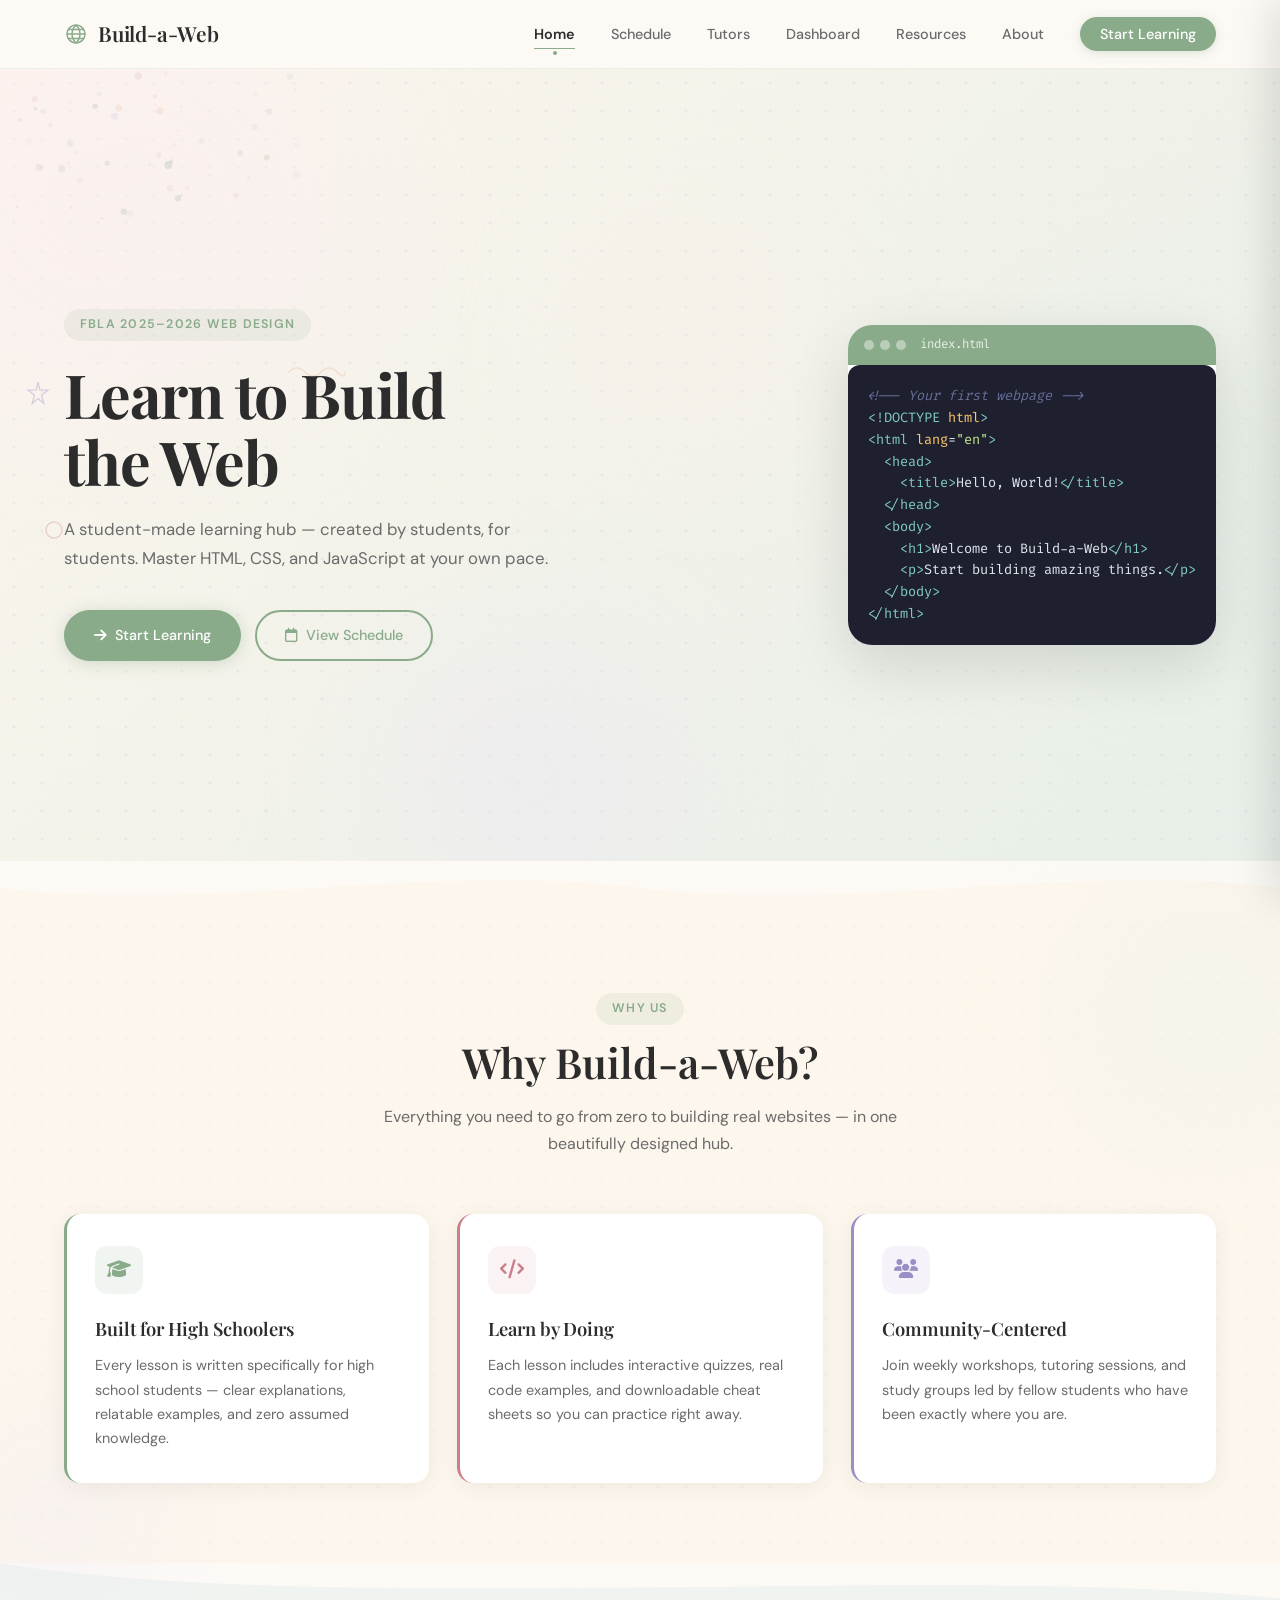
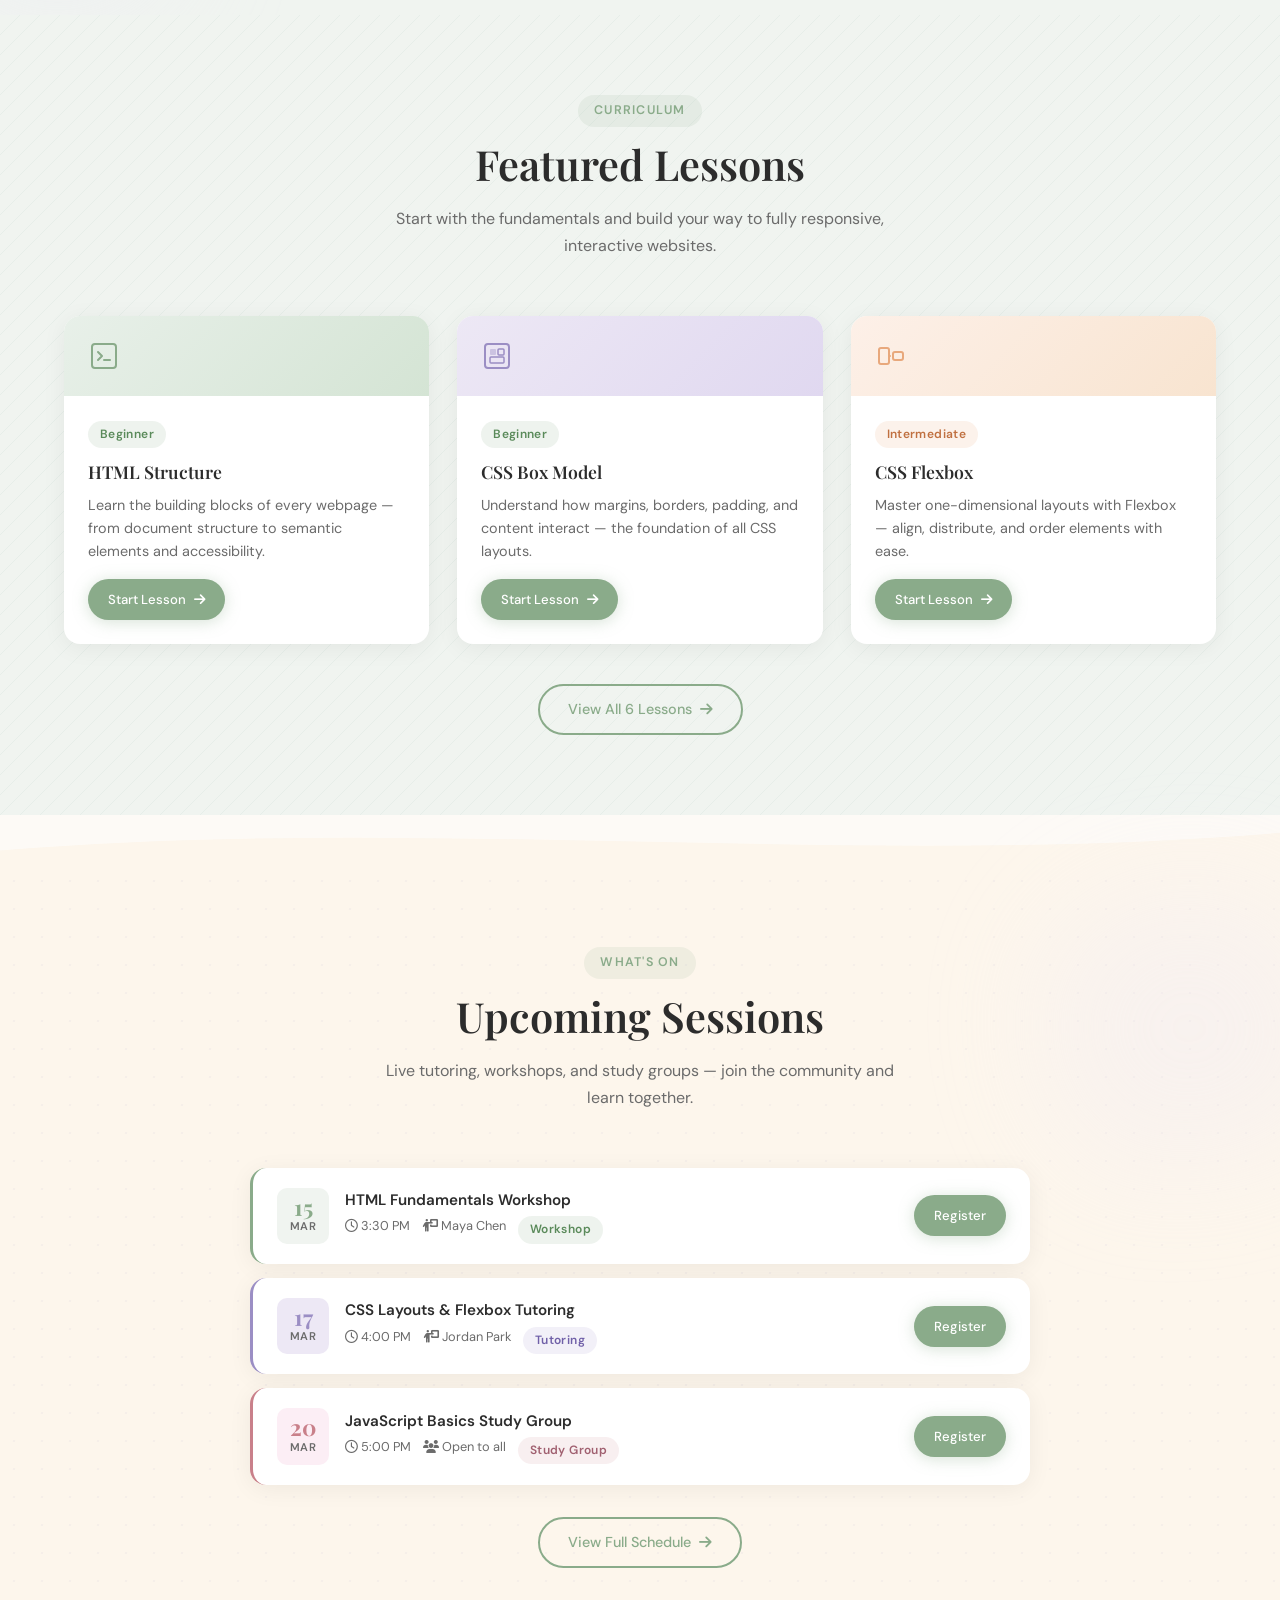
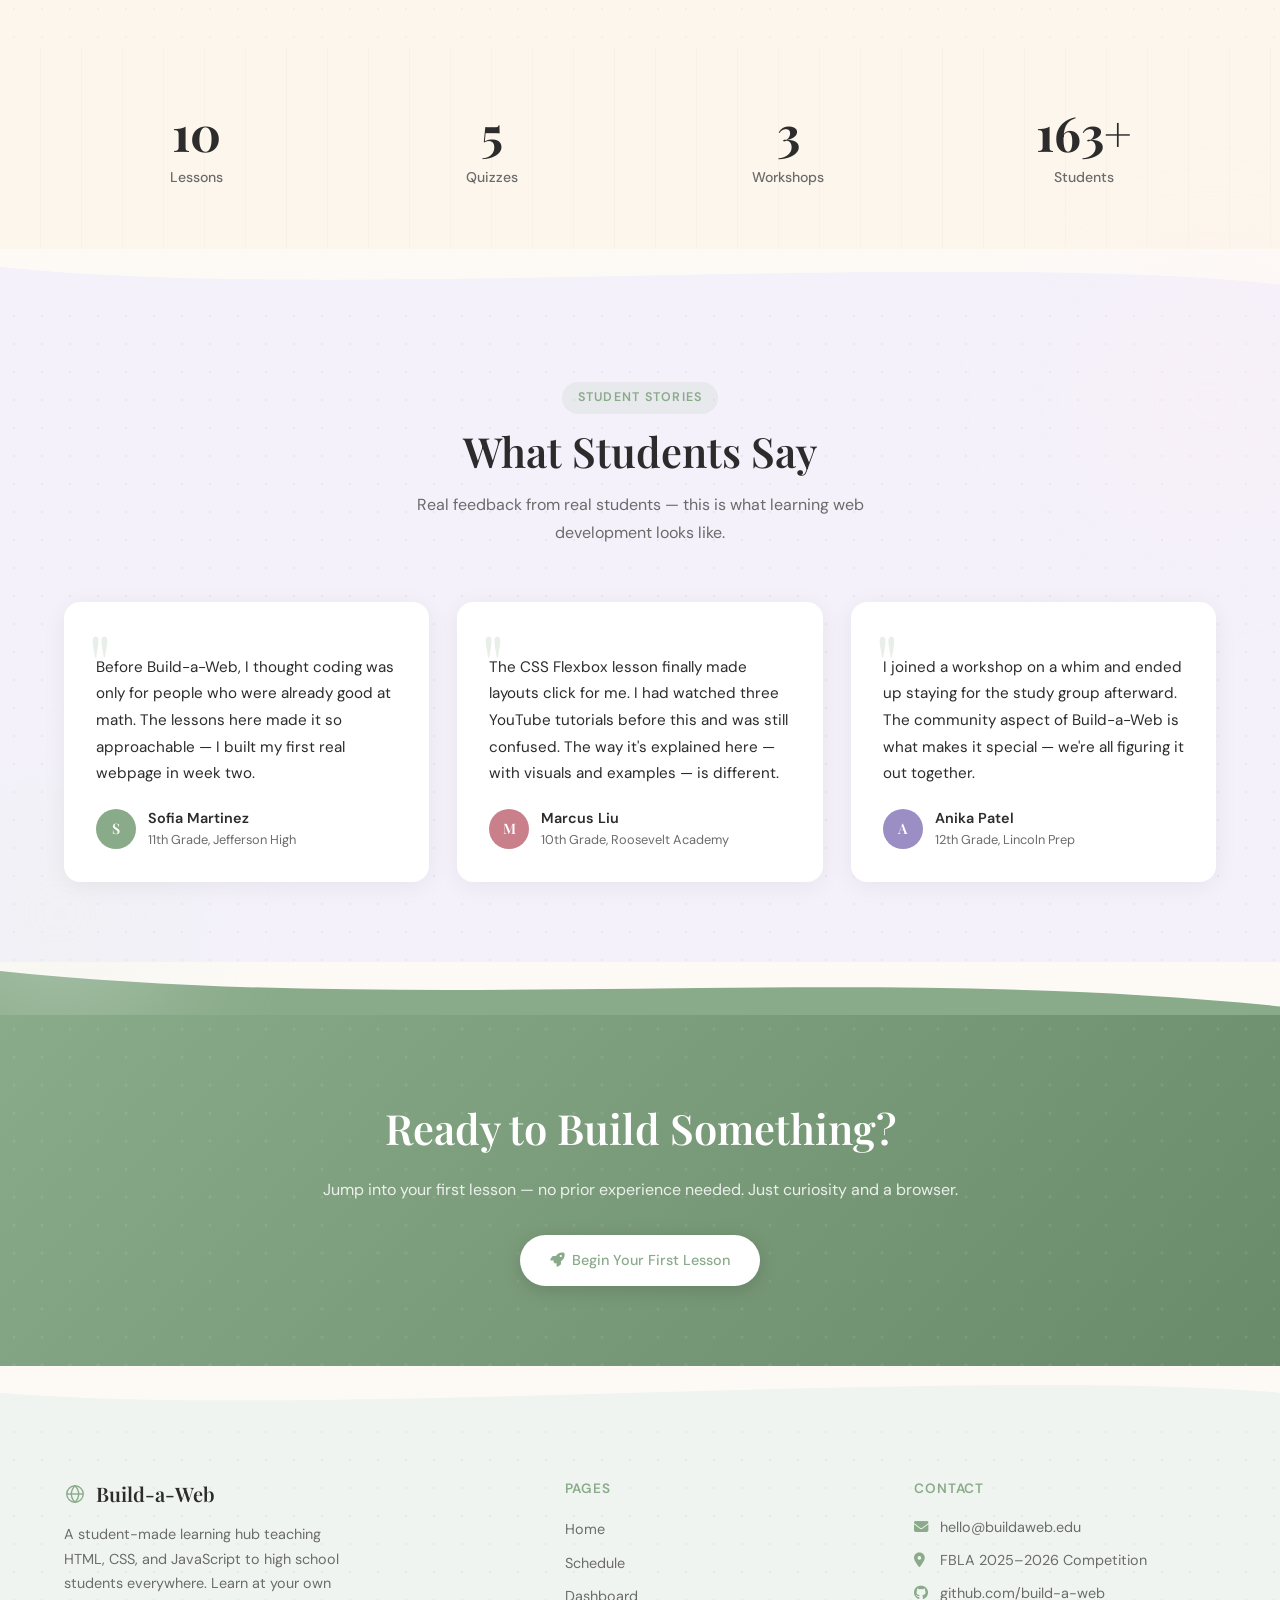
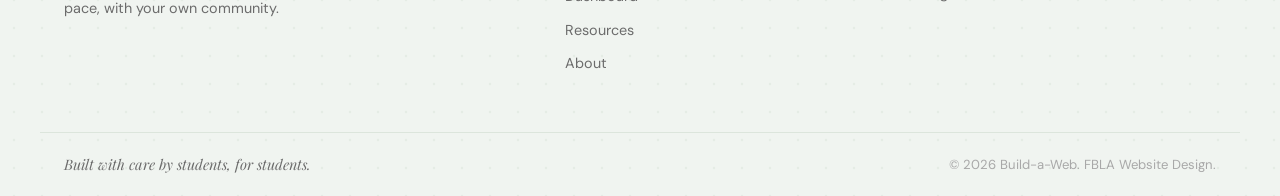
==== commit 9ef907da: "Add peer tutors page with one-on-one booking functionality - New tutors.html with 4 tutor personas (" ====
--- a/index.html
+++ b/index.html
@@ -74,6 +74,7 @@
     <ul class="nav-links" role="list">
       <li><a href="index.html" class="nav-link">Home</a></li>
       <li><a href="schedule.html" class="nav-link">Schedule</a></li>
+      <li><a href="tutors.html" class="nav-link">Tutors</a></li>
       <li><a href="dashboard.html" class="nav-link">Dashboard</a></li>
       <li><a href="resources.html" class="nav-link">Resources</a></li>
       <li><a href="about.html" class="nav-link">About</a></li>
@@ -90,6 +91,7 @@
 <nav class="nav-drawer" aria-label="Mobile navigation">
   <a href="index.html" class="drawer-link">Home</a>
   <a href="schedule.html" class="drawer-link">Schedule</a>
+  <a href="tutors.html" class="drawer-link">Tutors</a>
   <a href="dashboard.html" class="drawer-link">Dashboard</a>
   <a href="resources.html" class="drawer-link">Resources</a>
   <a href="about.html" class="drawer-link">About</a>
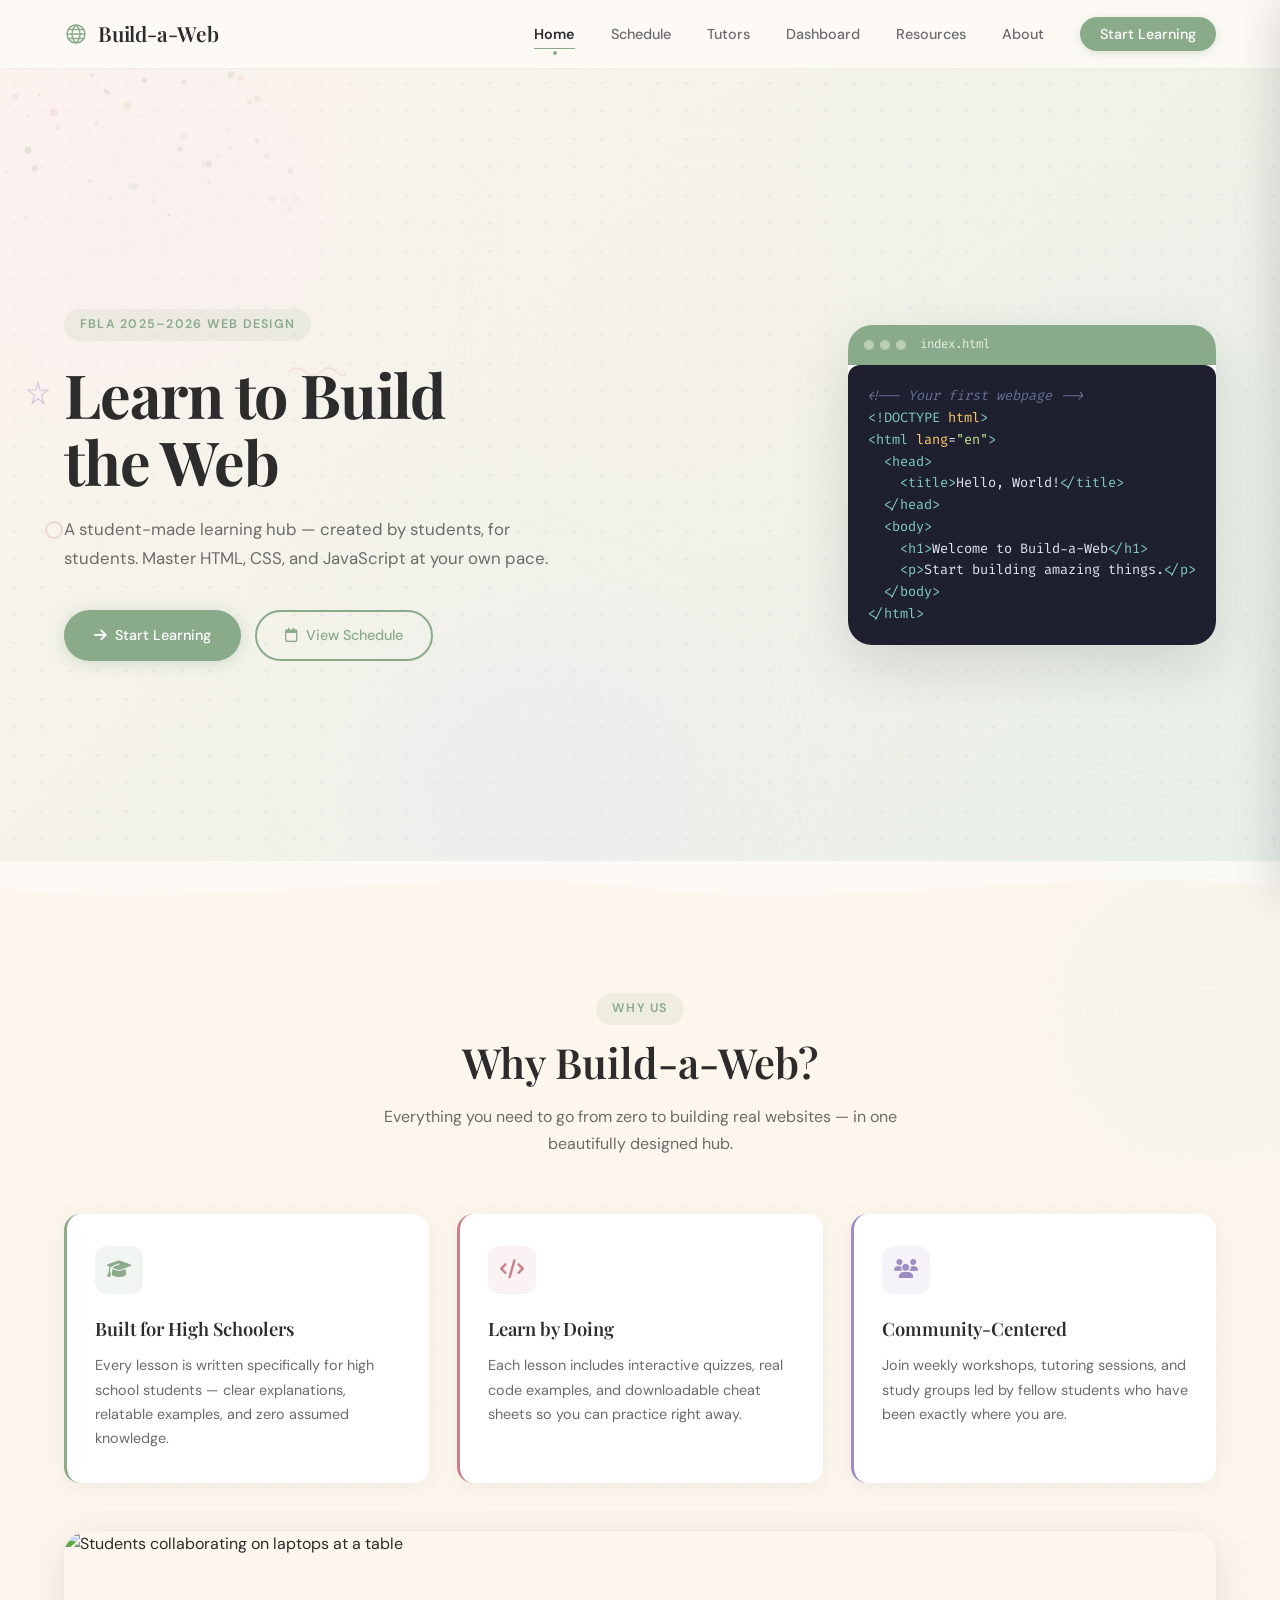
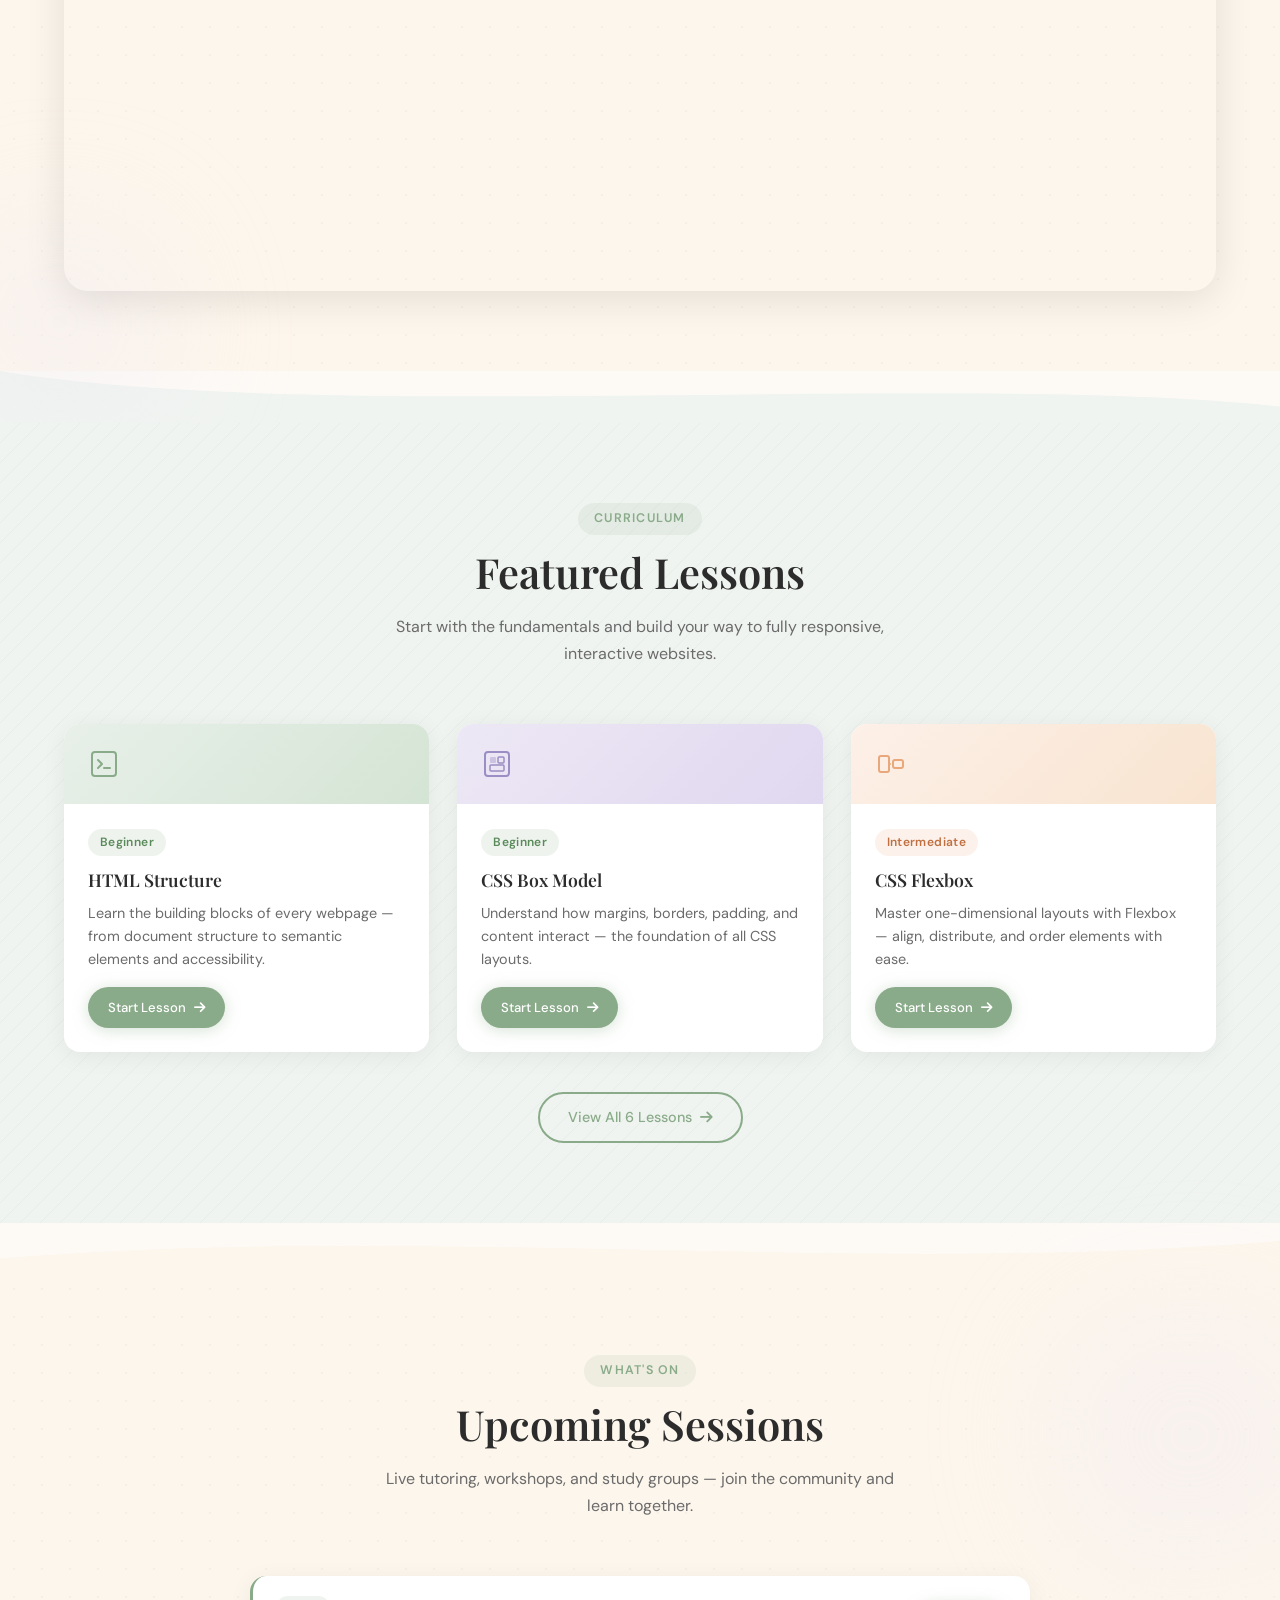
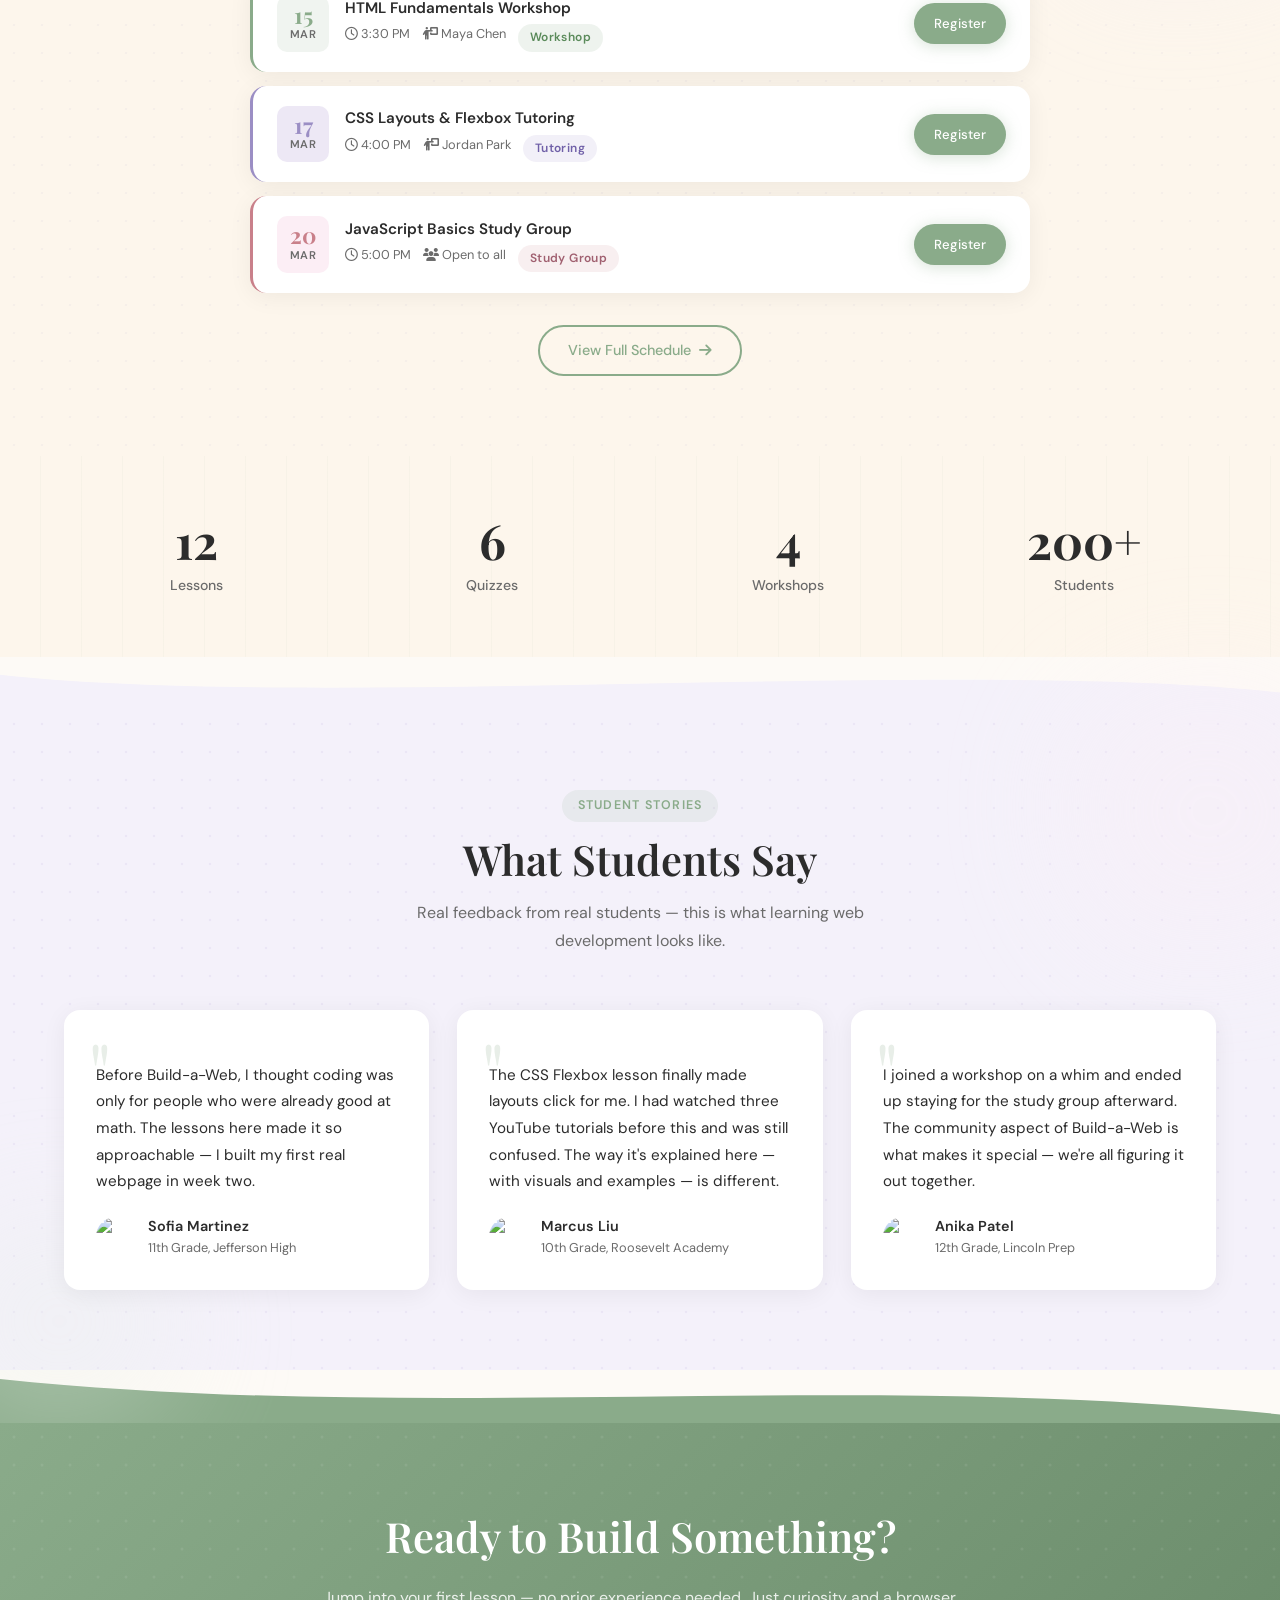
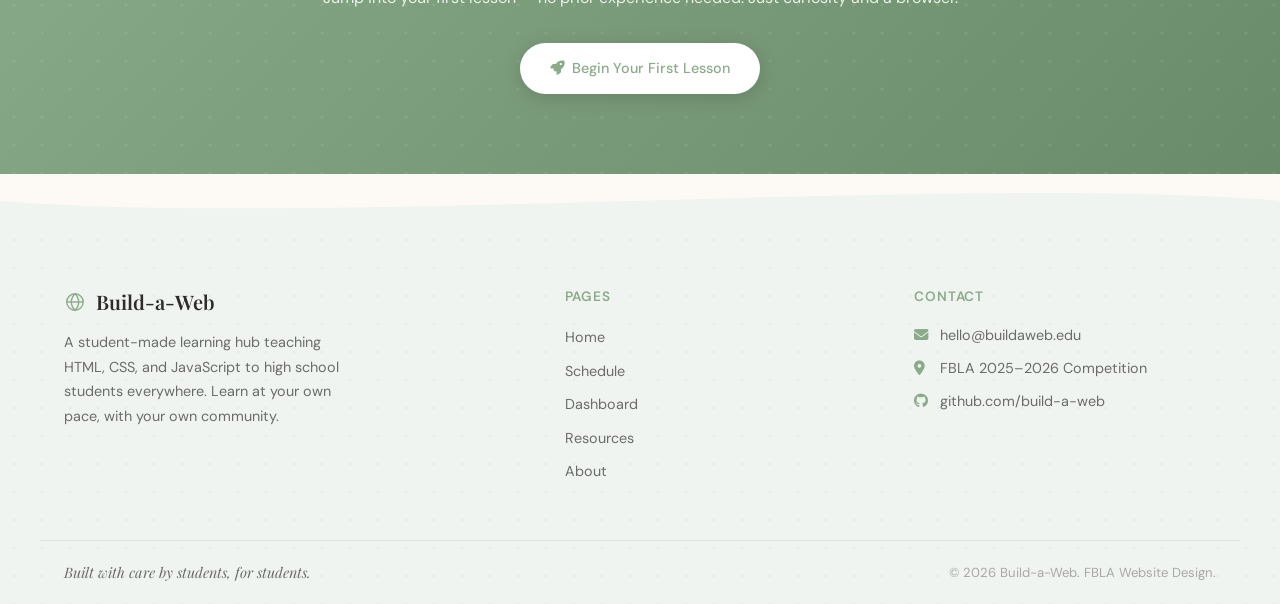
==== commit ae6dbacc: "Add stock photos for tutor avatars and testimonials Replace letter-initial placeholder avatars with " ====
--- a/index.html
+++ b/index.html
@@ -218,6 +218,14 @@
         <p>Join weekly workshops, tutoring sessions, and study groups led by fellow students who have been exactly where you are.</p>
       </div>
     </div>
+
+    <!-- Feature photo: students coding together -->
+    <div class="reveal" style="margin-top:48px;border-radius:var(--radius-large);overflow:hidden;box-shadow:var(--card-shadow-hover);max-height:360px;">
+      <img src="https://images.unsplash.com/photo-1522202176988-66273c2fd55f?w=1200&h=360&fit=crop&q=80"
+           alt="Students collaborating on laptops at a table"
+           style="width:100%;height:360px;object-fit:cover;display:block;" />
+    </div>
+
   </div>
 </section>
 
@@ -429,7 +437,7 @@
         <div class="quote-mark" aria-hidden="true">"</div>
         <p>Before Build-a-Web, I thought coding was only for people who were already good at math. The lessons here made it so approachable — I built my first real webpage in week two.</p>
         <footer class="testimonial-author">
-          <div class="author-avatar" style="background:var(--sage)">S</div>
+          <img class="author-avatar" src="https://images.unsplash.com/photo-1531123897727-8f129e1688ce?w=80&h=80&fit=crop&q=80" alt="Sofia Martinez" style="object-fit:cover" />
           <div class="author-info">
             <div class="name">Sofia Martinez</div>
             <div class="grade">11th Grade, Jefferson High</div>
@@ -441,7 +449,7 @@
         <div class="quote-mark" aria-hidden="true">"</div>
         <p>The CSS Flexbox lesson finally made layouts click for me. I had watched three YouTube tutorials before this and was still confused. The way it's explained here — with visuals and examples — is different.</p>
         <footer class="testimonial-author">
-          <div class="author-avatar" style="background:var(--dusty-rose)">M</div>
+          <img class="author-avatar" src="https://images.unsplash.com/photo-1507003211169-0a1dd7228f2d?w=80&h=80&fit=crop&q=80" alt="Marcus Liu" style="object-fit:cover" />
           <div class="author-info">
             <div class="name">Marcus Liu</div>
             <div class="grade">10th Grade, Roosevelt Academy</div>
@@ -453,7 +461,7 @@
         <div class="quote-mark" aria-hidden="true">"</div>
         <p>I joined a workshop on a whim and ended up staying for the study group afterward. The community aspect of Build-a-Web is what makes it special — we're all figuring it out together.</p>
         <footer class="testimonial-author">
-          <div class="author-avatar" style="background:var(--lavender)">A</div>
+          <img class="author-avatar" src="https://images.unsplash.com/photo-1488426862026-3ee34a7d66df?w=80&h=80&fit=crop&q=80" alt="Anika Patel" style="object-fit:cover" />
           <div class="author-info">
             <div class="name">Anika Patel</div>
             <div class="grade">12th Grade, Lincoln Prep</div>
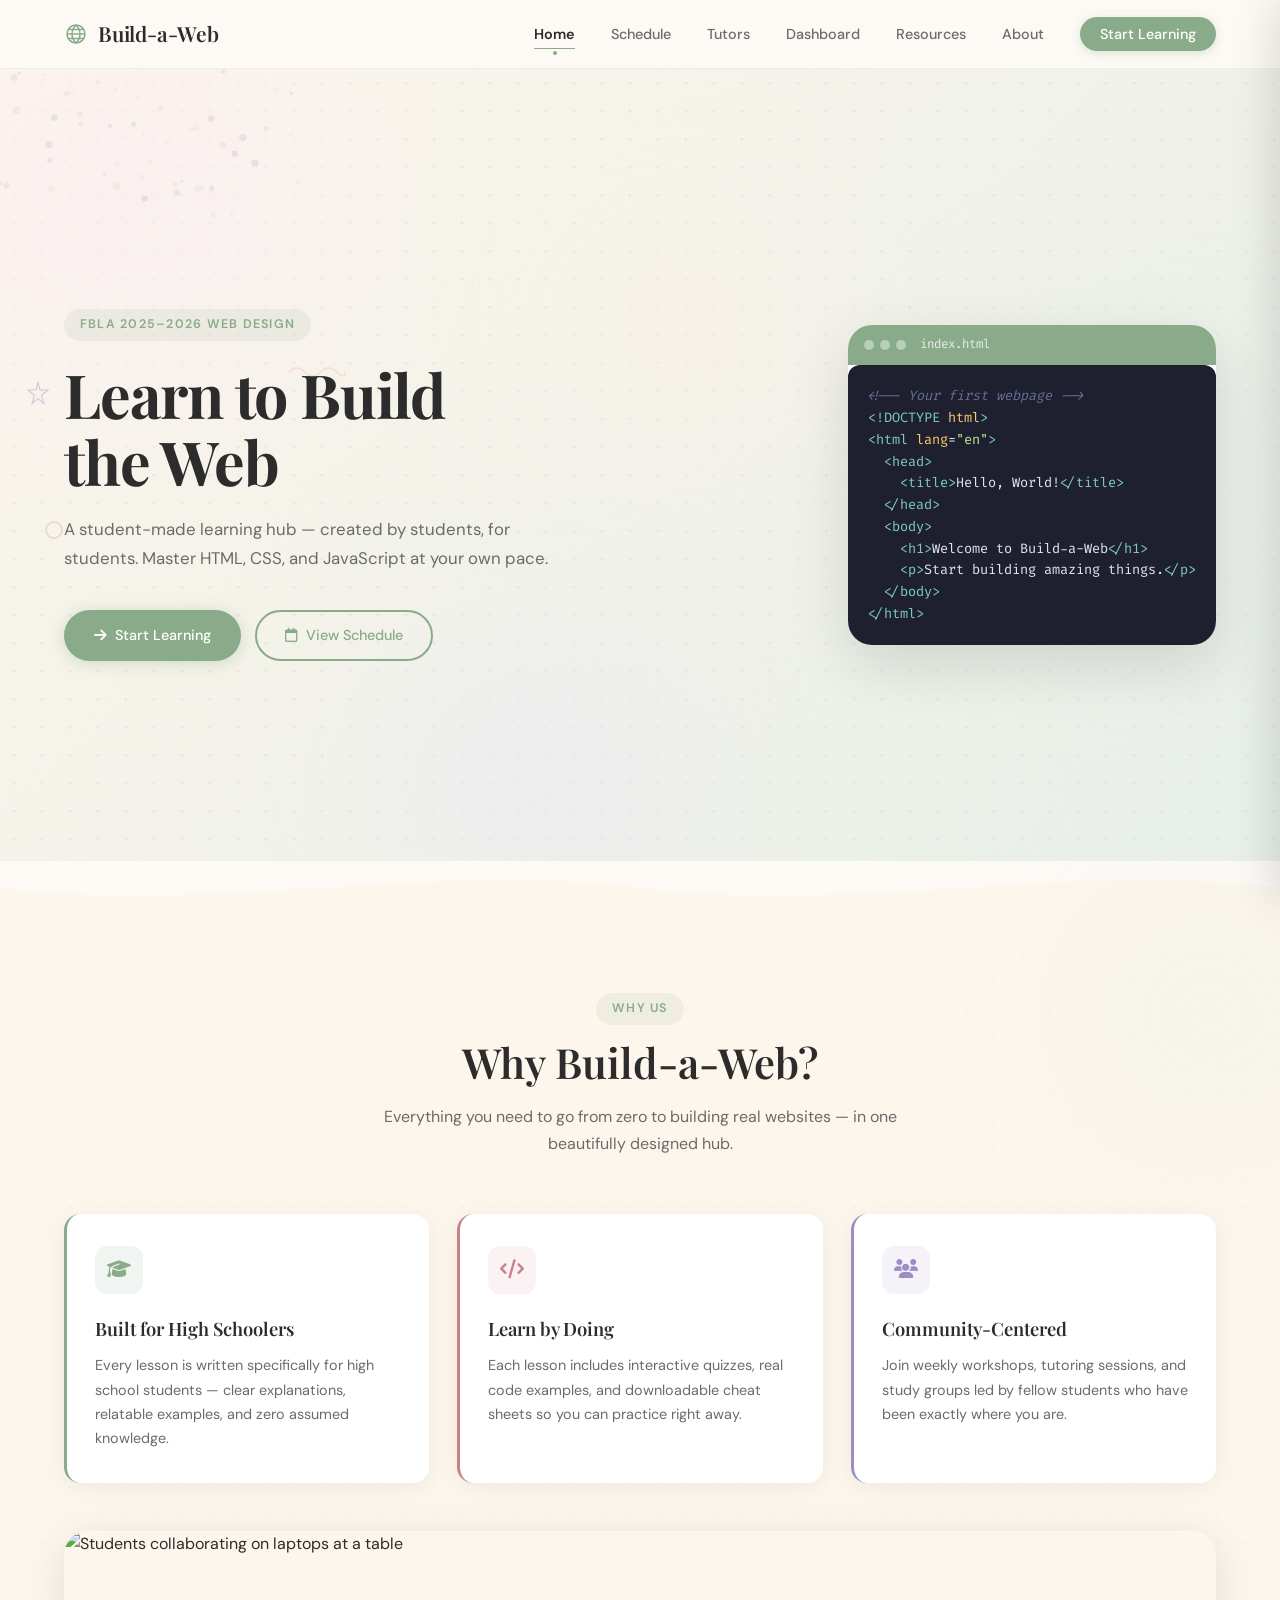
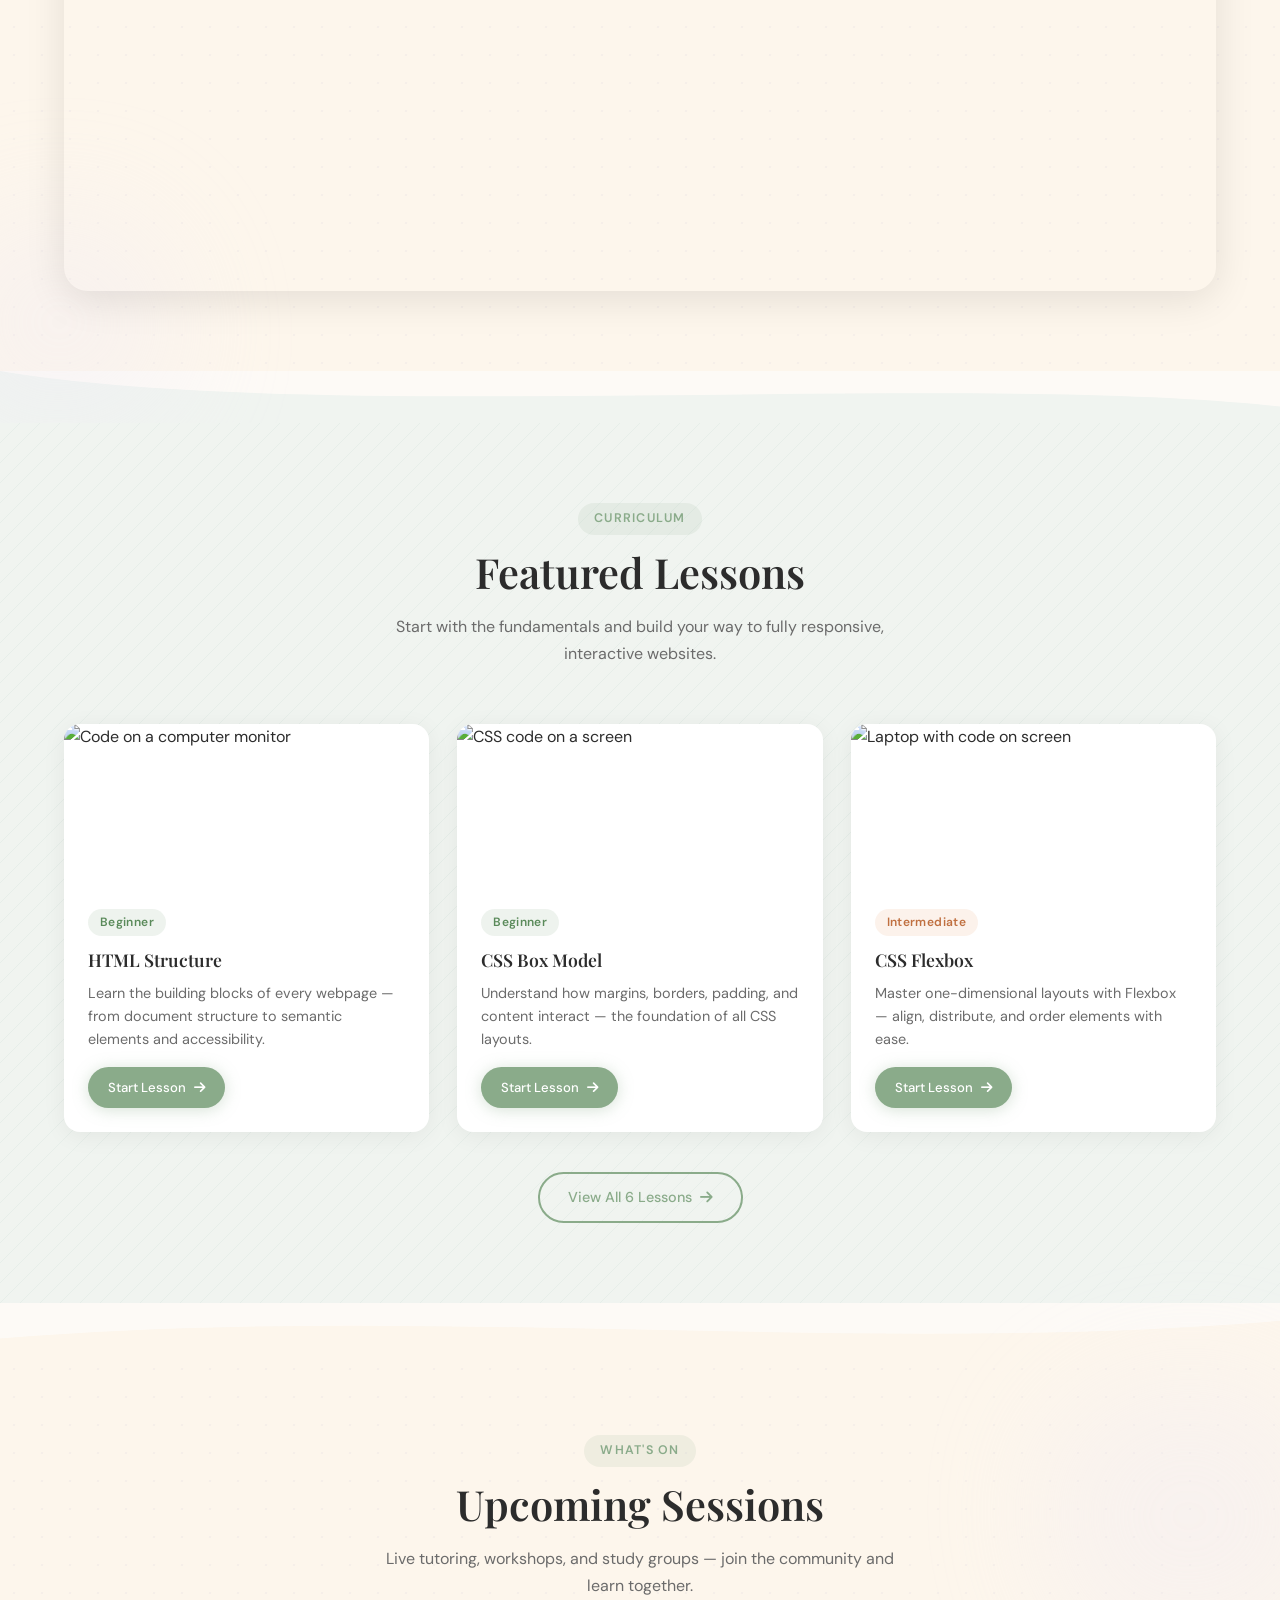
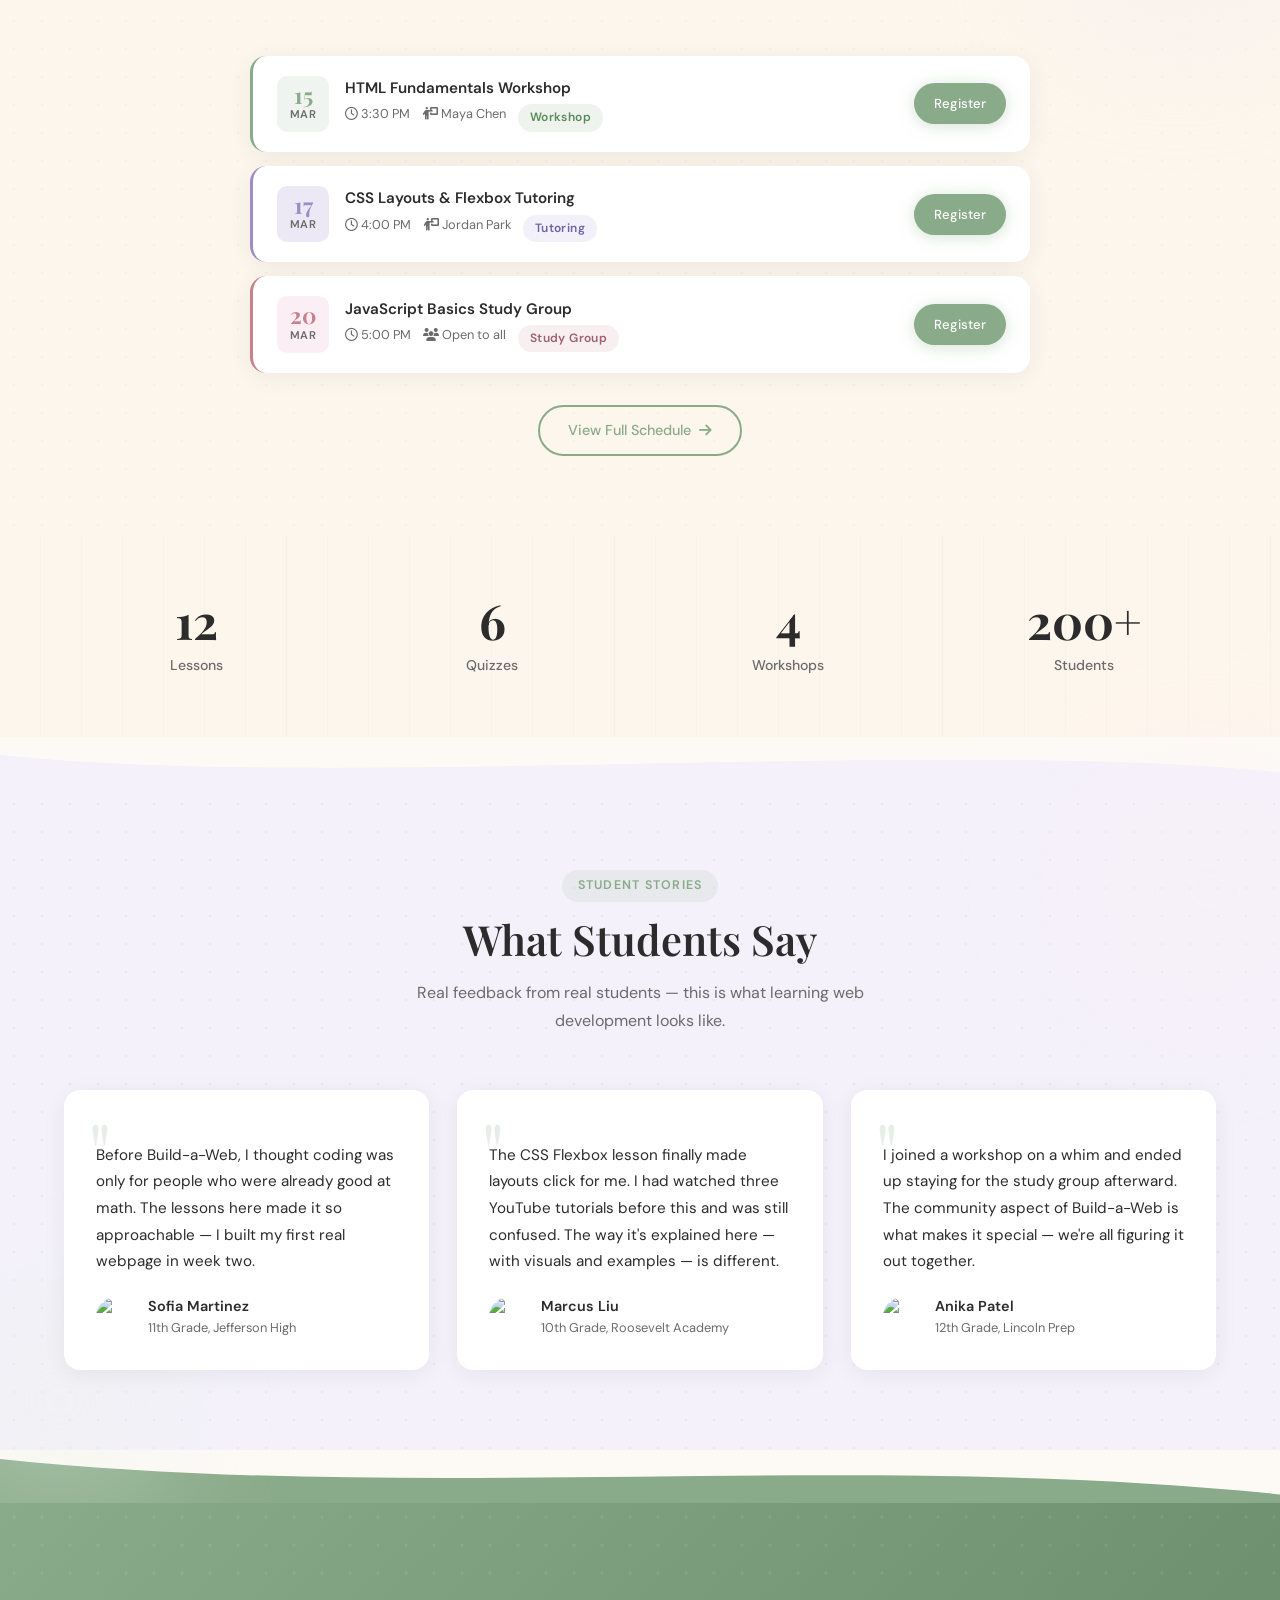
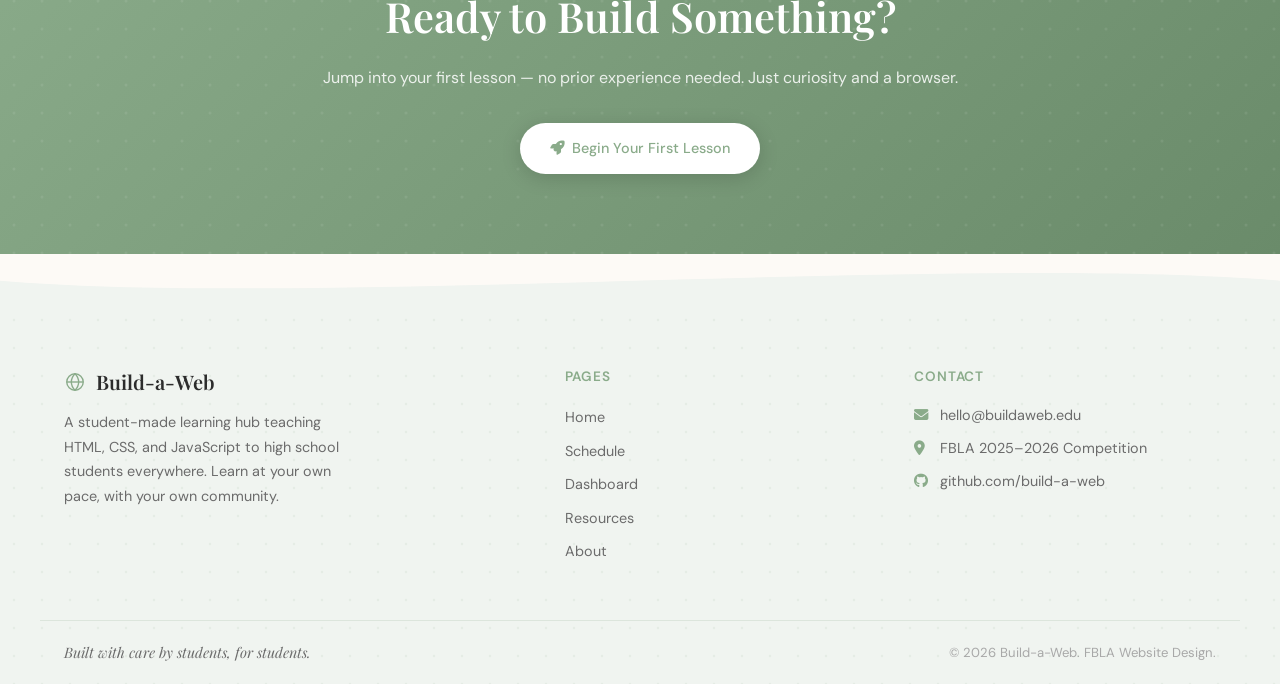
==== commit b555bc58: "Add stock photos throughout site and fix broken image URLs Replace letter-initial avatars with Unspl" ====
--- a/index.html
+++ b/index.html
@@ -249,12 +249,9 @@
     <div class="grid-3">
 
       <article class="card lesson-card reveal">
-        <div class="card-header" style="background: linear-gradient(135deg,#e8f0e9,#d4e4d4)">
-          <svg width="32" height="32" viewBox="0 0 32 32" aria-hidden="true">
-            <rect x="4" y="4" width="24" height="24" rx="3" fill="none" stroke="var(--sage)" stroke-width="2"/>
-            <path d="M10 12 L14 16 L10 20" stroke="var(--sage)" stroke-width="2" stroke-linecap="round" stroke-linejoin="round" fill="none"/>
-            <line x1="16" y1="20" x2="22" y2="20" stroke="var(--sage)" stroke-width="2" stroke-linecap="round"/>
-          </svg>
+        <div class="card-header" style="padding:0;height:160px;overflow:hidden;">
+          <img src="https://images.unsplash.com/photo-1461749280684-dccba630e2f6?w=400&h=160&fit=crop&q=80"
+               alt="Code on a computer monitor" style="width:100%;height:100%;object-fit:cover;display:block;" />
         </div>
         <div class="card-body">
           <span class="badge badge-beginner" style="margin-bottom:10px">Beginner</span>
@@ -265,13 +262,9 @@
       </article>
 
       <article class="card lesson-card reveal reveal-delay-1">
-        <div class="card-header" style="background: linear-gradient(135deg,#ede8f5,#e0d8f0)">
-          <svg width="32" height="32" viewBox="0 0 32 32" aria-hidden="true">
-            <rect x="4" y="4" width="24" height="24" rx="3" fill="none" stroke="var(--lavender)" stroke-width="2"/>
-            <rect x="9" y="9" width="6" height="6" rx="1" fill="var(--lavender)" opacity="0.4"/>
-            <rect x="17" y="9" width="6" height="6" rx="1" fill="none" stroke="var(--lavender)" stroke-width="1.5"/>
-            <rect x="9" y="17" width="14" height="6" rx="1" fill="none" stroke="var(--lavender)" stroke-width="1.5"/>
-          </svg>
+        <div class="card-header" style="padding:0;height:160px;overflow:hidden;">
+          <img src="https://images.unsplash.com/photo-1555066931-4365d14bab8c?w=400&h=160&fit=crop&q=80"
+               alt="CSS code on a screen" style="width:100%;height:100%;object-fit:cover;display:block;" />
         </div>
         <div class="card-body">
           <span class="badge badge-beginner" style="margin-bottom:10px">Beginner</span>
@@ -282,12 +275,9 @@
       </article>
 
       <article class="card lesson-card reveal reveal-delay-2">
-        <div class="card-header" style="background: linear-gradient(135deg,#fdf0e8,#f8e4d0)">
-          <svg width="32" height="32" viewBox="0 0 32 32" aria-hidden="true">
-            <rect x="4" y="8" width="10" height="16" rx="2" fill="none" stroke="var(--peach)" stroke-width="2"/>
-            <rect x="18" y="12" width="10" height="8" rx="2" fill="none" stroke="var(--peach)" stroke-width="2"/>
-            <line x1="14" y1="16" x2="18" y2="16" stroke="var(--peach)" stroke-width="1.5" stroke-dasharray="2 2"/>
-          </svg>
+        <div class="card-header" style="padding:0;height:160px;overflow:hidden;">
+          <img src="https://images.unsplash.com/photo-1517694712202-14dd9538aa97?w=400&h=160&fit=crop&q=80"
+               alt="Laptop with code on screen" style="width:100%;height:100%;object-fit:cover;display:block;" />
         </div>
         <div class="card-body">
           <span class="badge badge-intermediate" style="margin-bottom:10px">Intermediate</span>
